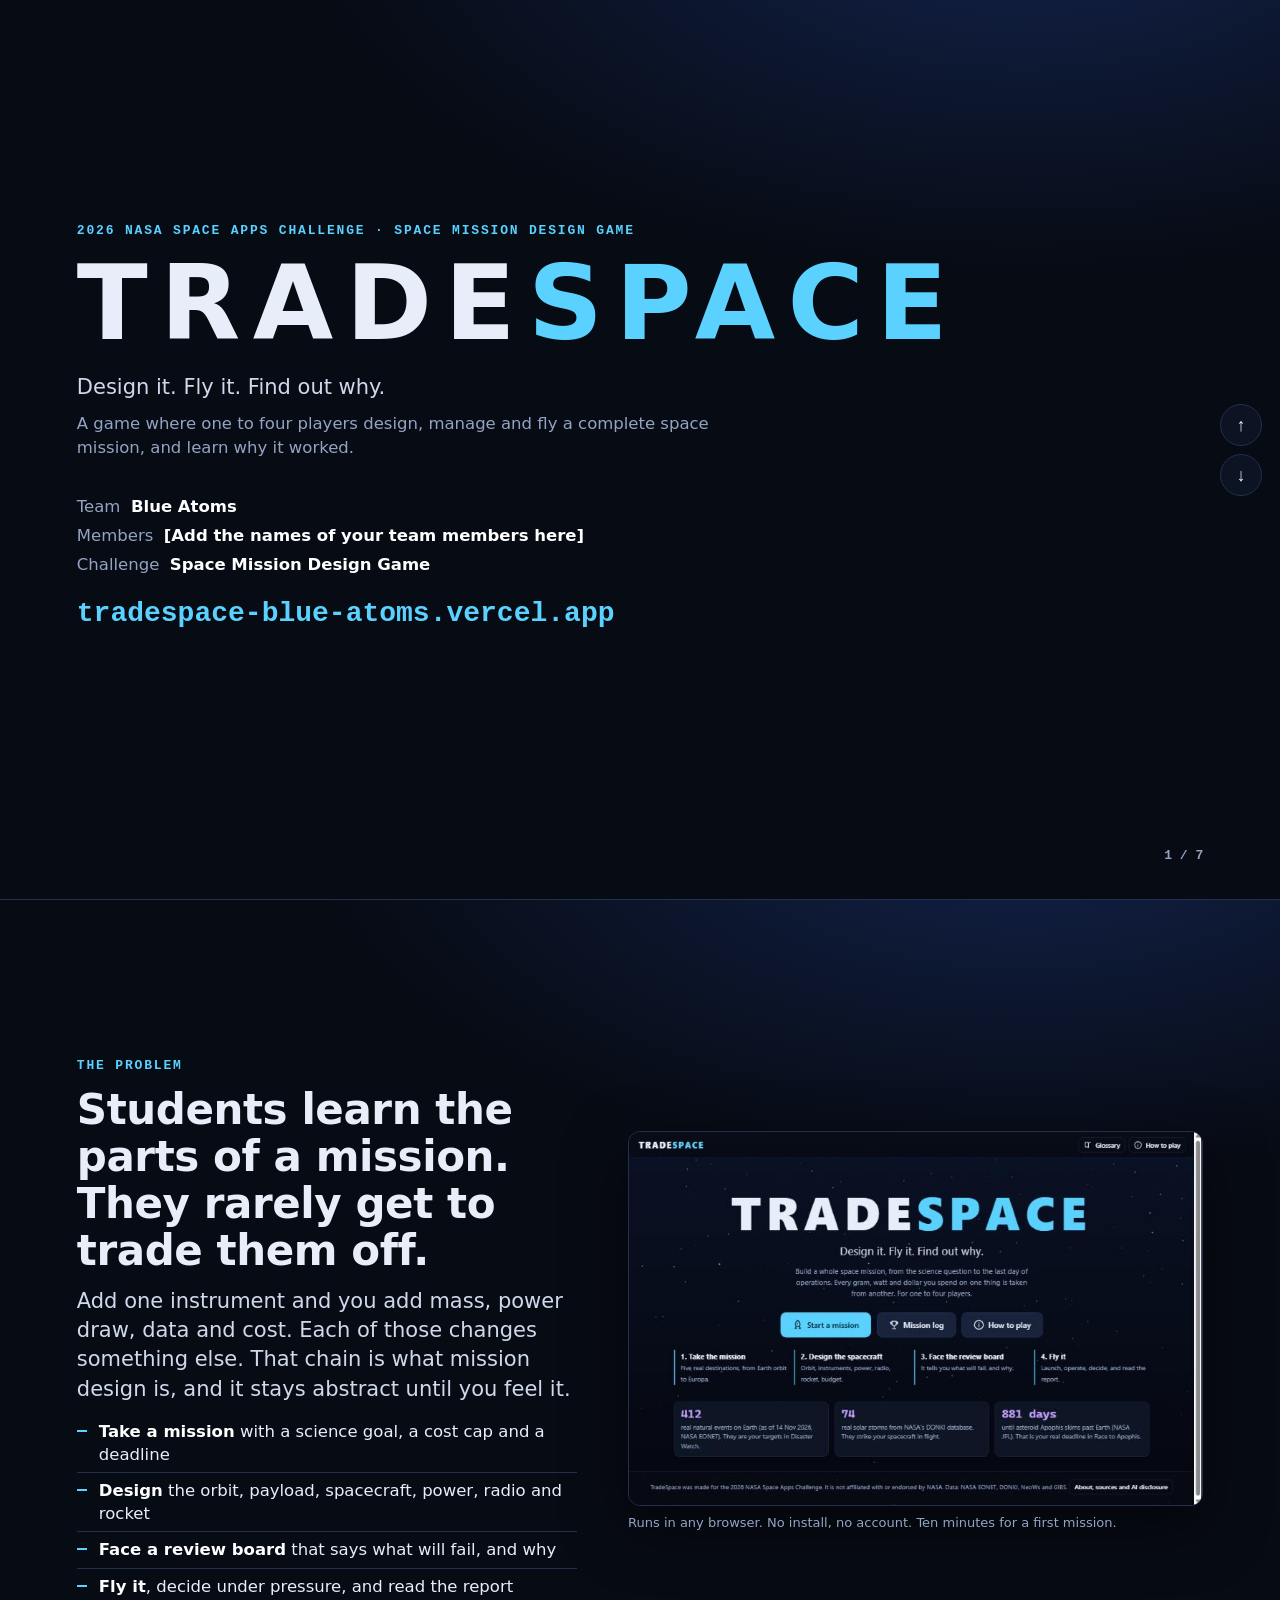
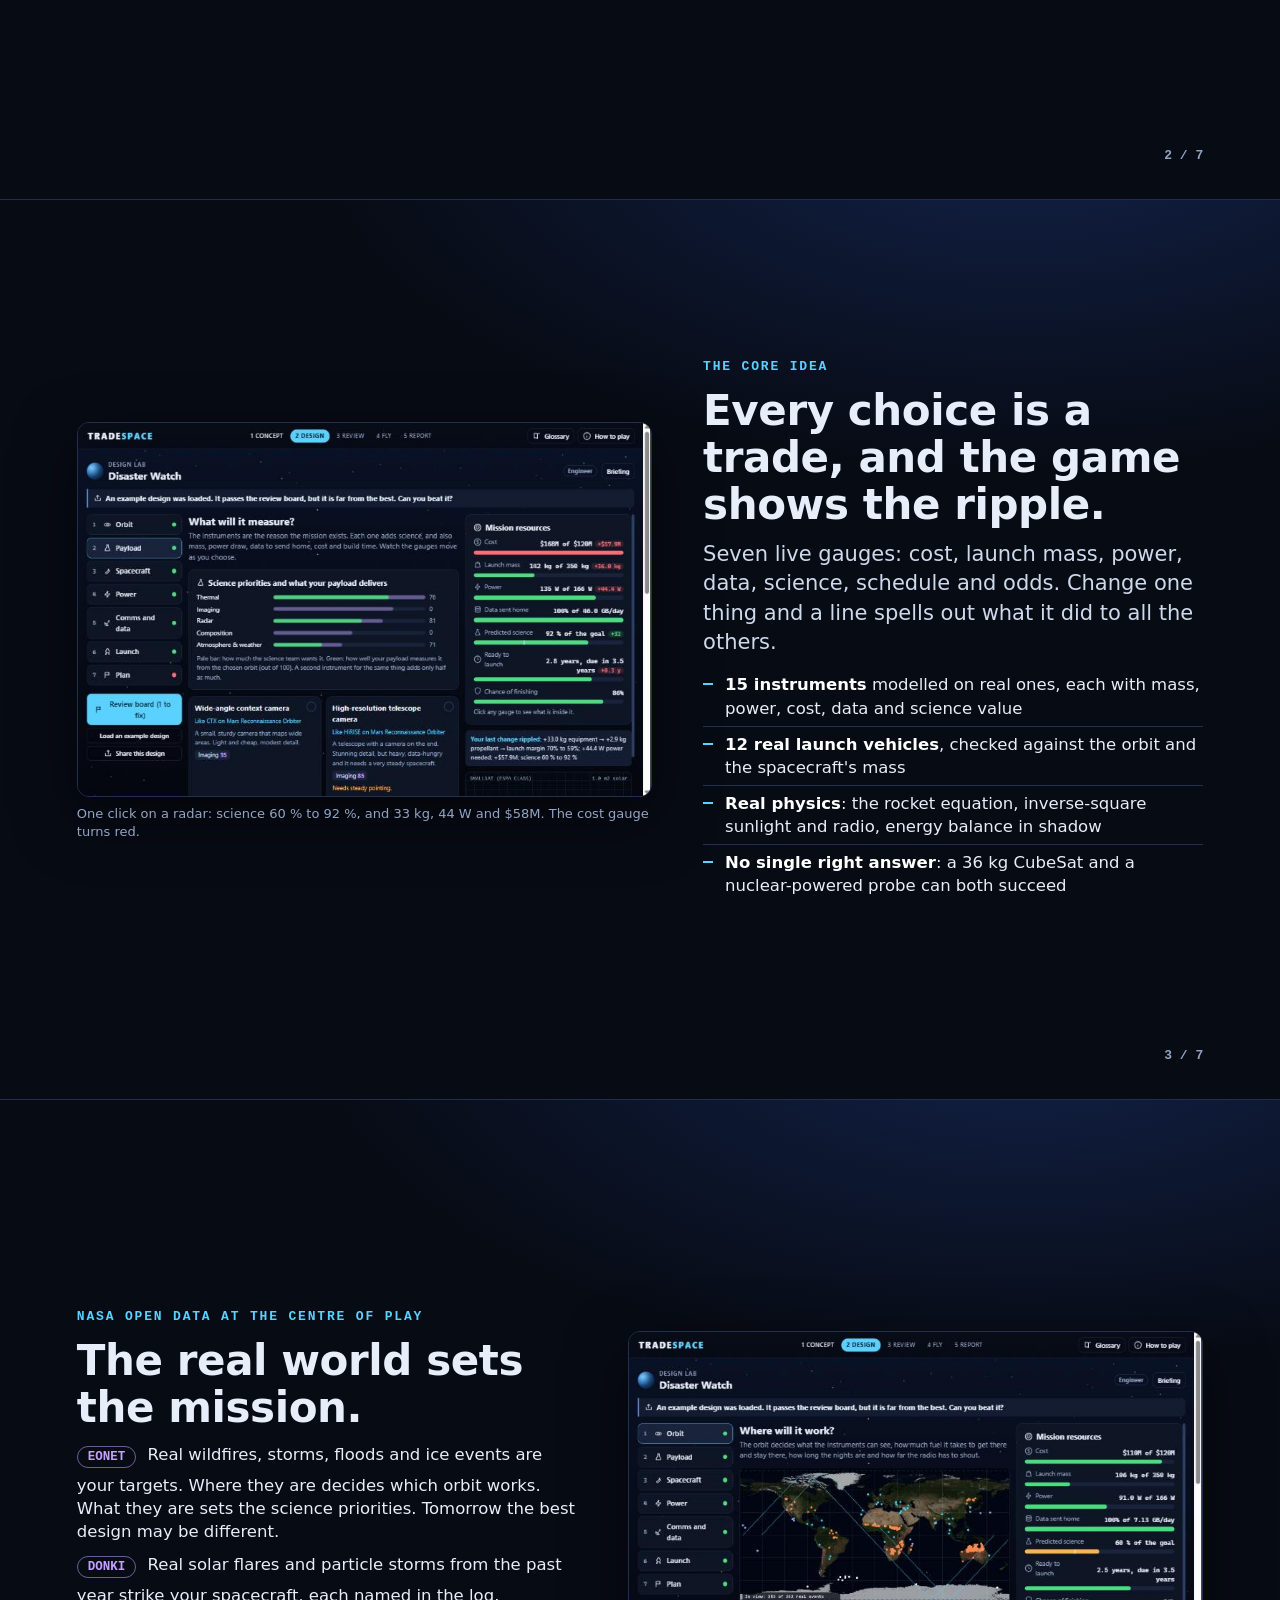
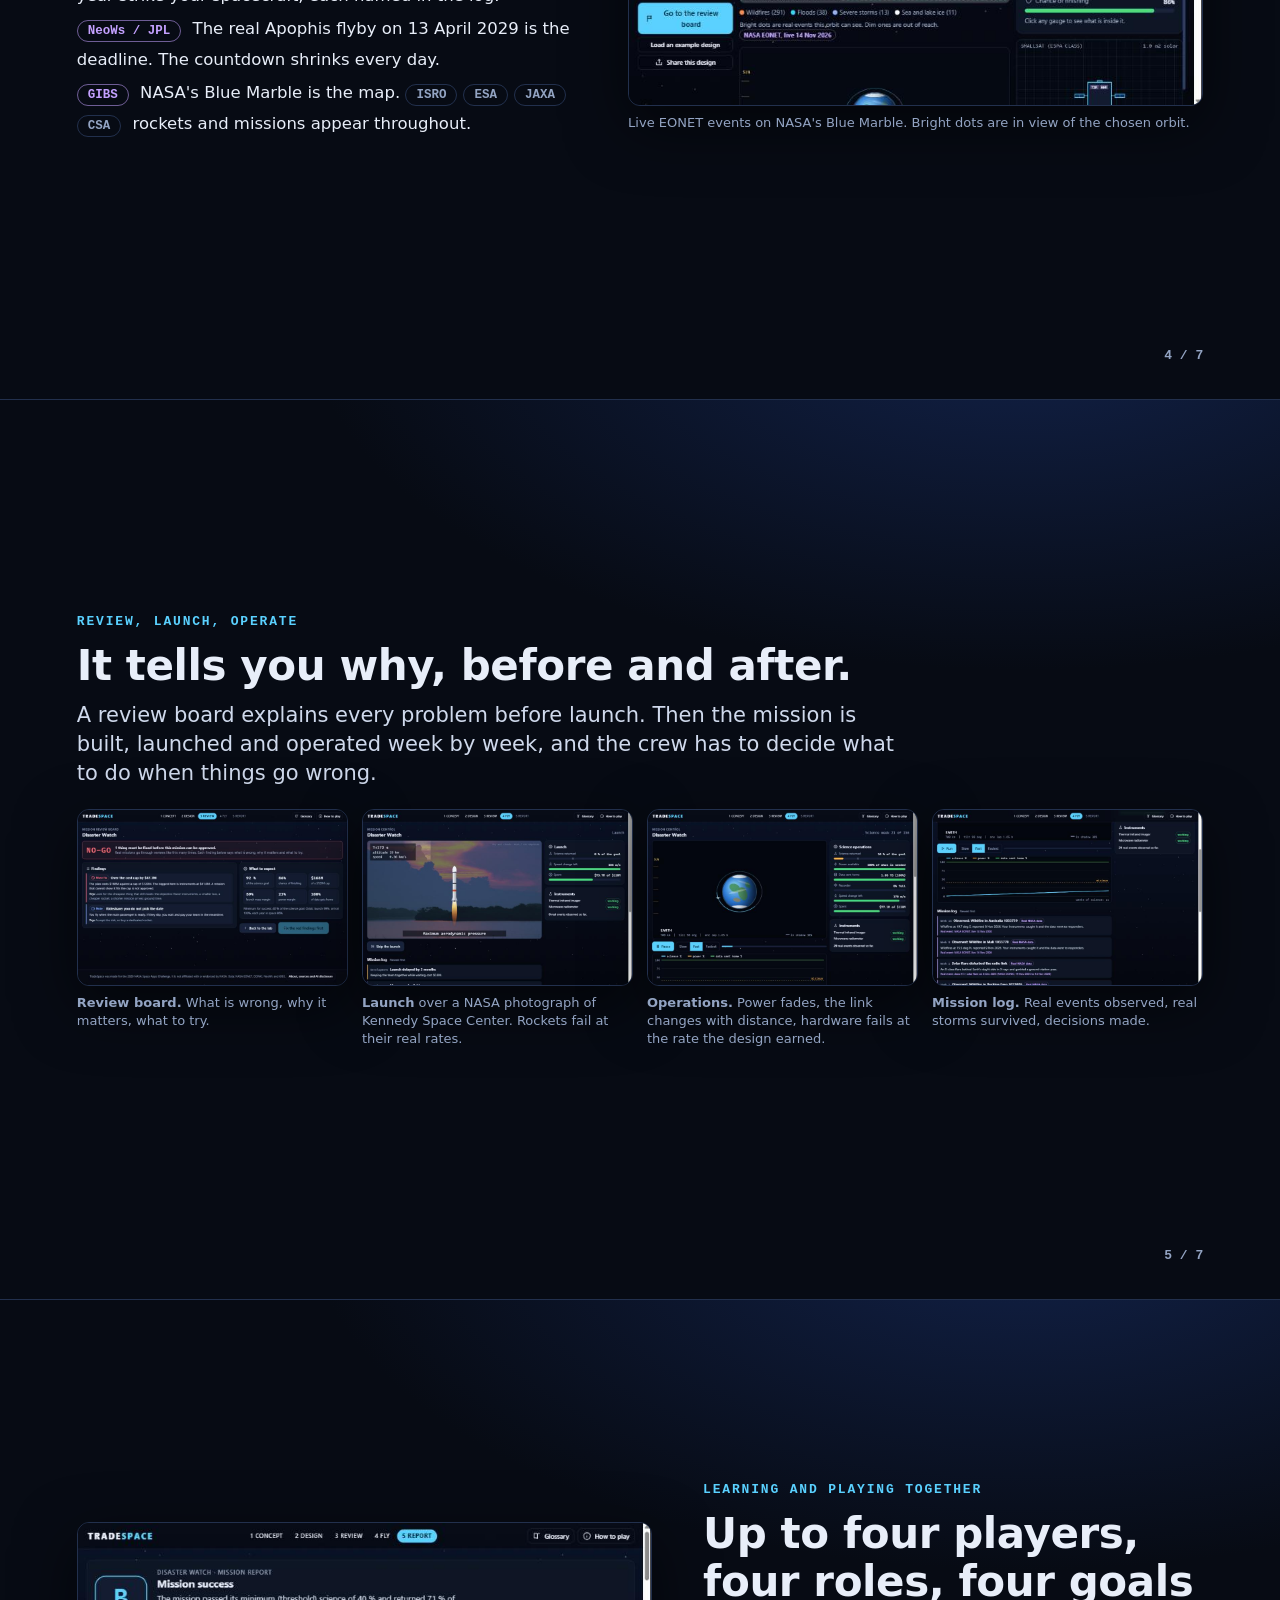
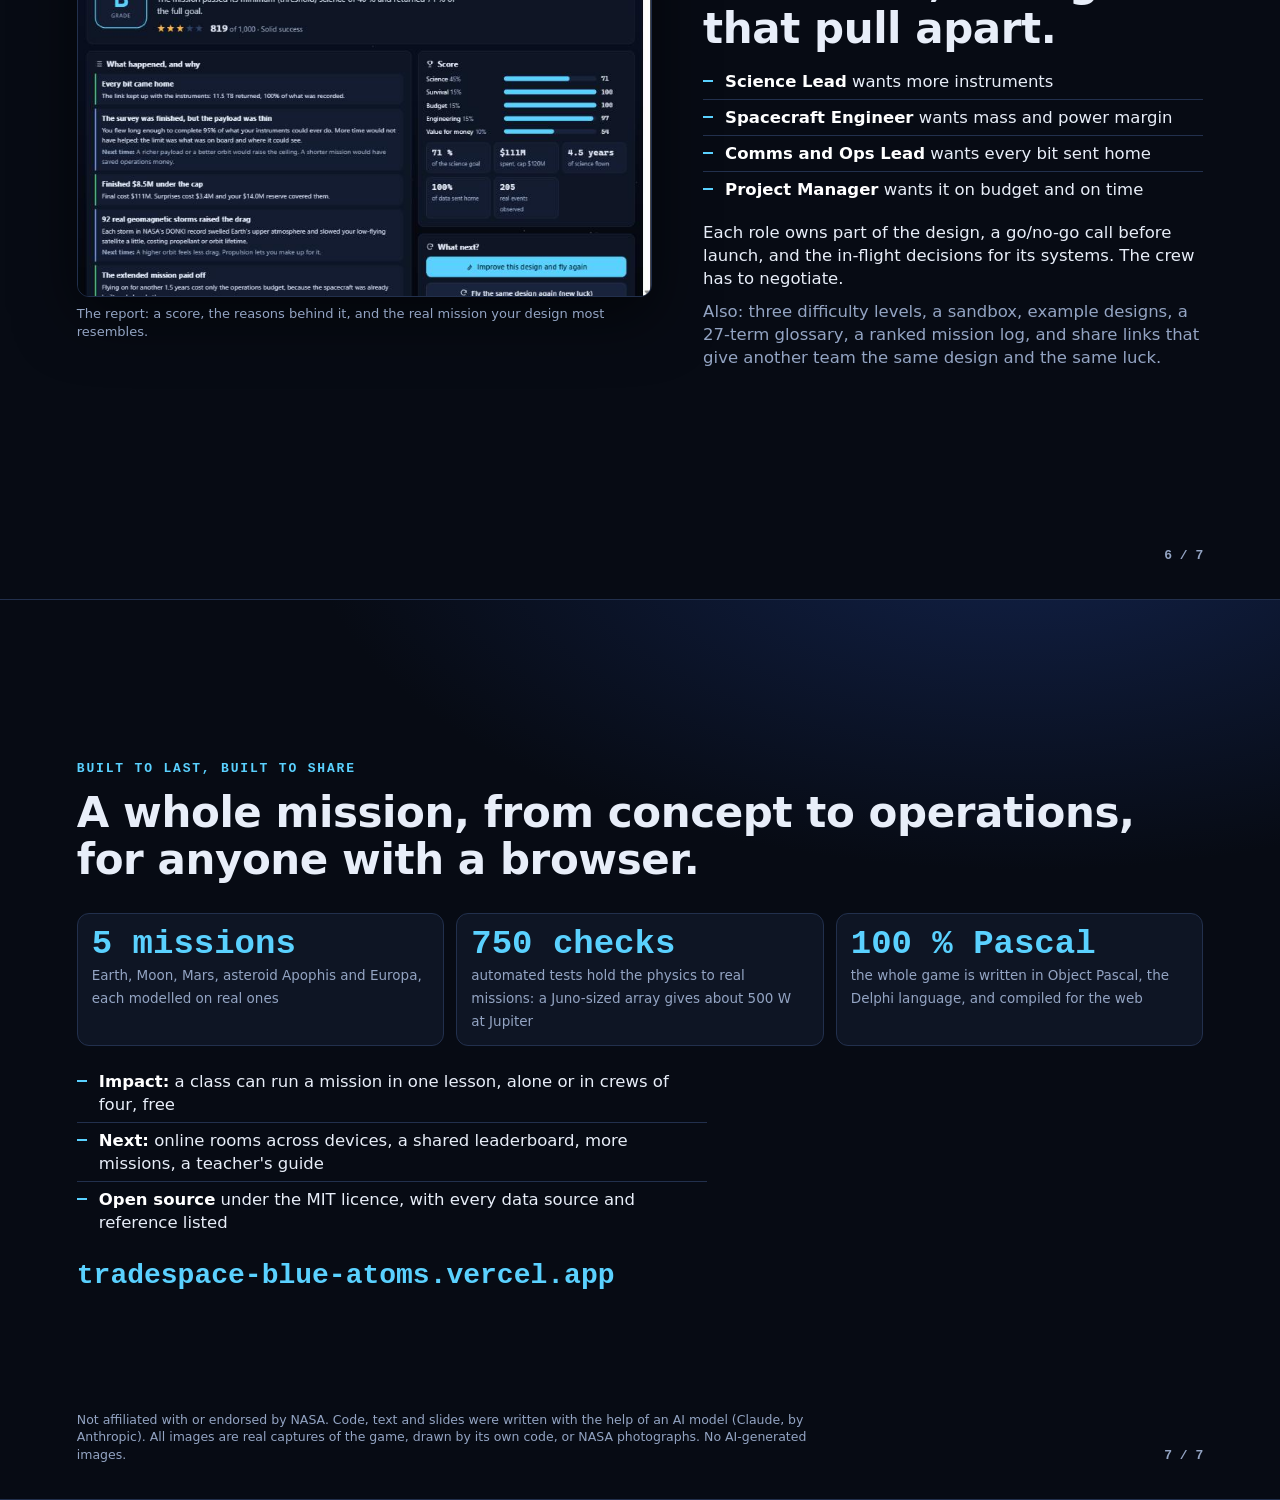
==== public/slides/index.html @ 4ba14eb6 "Add demo slides and submission text; tidy the mission log and grades - Seven-slide demo deck at /sli" ====
<!doctype html>
<html lang="en">
<head>
<meta charset="utf-8">
<meta name="viewport" content="width=device-width, initial-scale=1">
<title>TradeSpace: project demo (7 slides)</title>
<meta name="description" content="Seven-slide demo of TradeSpace, a space mission design game made for the 2026 NASA Space Apps Challenge.">
<meta name="ai-assistance" content="These slides were drafted with the help of Claude (Anthropic). The screenshots are real captures of the game. No AI-generated images are used.">
<link rel="icon" href="../assets/favicon.svg" type="image/svg+xml">
<style>
  /* TradeSpace demo deck. Seven slides: scroll, swipe, or use the arrow keys.
     To put your names on slide 1, edit the two lines marked EDIT ME below. */
  :root { --bg:#070b14; --panel:#0e1524; --line:#22304d; --text:#e8eef9; --muted:#93a4c3; --accent:#5ad1ff; --real:#c4a1ff; --warn:#ffb547; --good:#4ade80; }
  * { box-sizing: border-box; }
  html { scroll-snap-type: y mandatory; scroll-behavior: smooth; }
  body { margin: 0; background: var(--bg); color: var(--text); font: 16.5px/1.4 system-ui, -apple-system, "Segoe UI", Roboto, Arial, sans-serif; }
  .slide { min-height: 100vh; scroll-snap-align: start; display: flex; flex-direction: column; justify-content: center; padding: 4vh 6vw 8vh; position: relative; border-bottom: 1px solid var(--line); background: radial-gradient(1200px 600px at 80% -10%, #12224a 0%, transparent 60%), var(--bg); }
  h1 { font-size: clamp(44px, 9vw, 104px); letter-spacing: 0.12em; margin: 0; line-height: 1; font-weight: 800; }
  h1 span, .mark span { color: var(--accent); }
  h2 { font-size: clamp(26px, 3.3vw, 42px); margin: 0 0 12px; line-height: 1.12; letter-spacing: -0.01em; }
  p { margin: 0 0 10px; max-width: 62ch; }
  .lead { font-size: clamp(17px, 1.7vw, 21px); color: #cfd9ec; }
  .kicker { font: 600 13px/1 ui-monospace, Consolas, monospace; letter-spacing: 0.14em; text-transform: uppercase; color: var(--accent); margin-bottom: 14px; }
  .muted { color: var(--muted); }
  .cols { display: grid; grid-template-columns: minmax(0, 1fr) minmax(0, 1.15fr); gap: 4vw; align-items: center; }
  .cols.flip { grid-template-columns: minmax(0, 1.15fr) minmax(0, 1fr); }
  figure { margin: 0; }
  img { width: 100%; height: auto; display: block; border-radius: 12px; border: 1px solid var(--line); box-shadow: 0 20px 60px rgba(0,0,0,0.55); }
  figcaption { font-size: 13px; color: var(--muted); margin-top: 8px; }
  .quad { display: grid; grid-template-columns: repeat(4, 1fr); gap: 14px; margin-top: 10px; }
  ul { margin: 0; padding: 0; list-style: none; }
  li { padding: 6px 0 6px 22px; position: relative; border-bottom: 1px solid var(--line); max-width: 60ch; }
  li:last-child { border-bottom: 0; }
  li::before { content: ""; position: absolute; left: 0; top: 16px; width: 10px; height: 2px; background: var(--accent); }
  li b { color: #fff; }
  .tag { display: inline-block; font: 600 12.5px ui-monospace, Consolas, monospace; padding: 3px 10px; border-radius: 999px; border: 1px solid; margin: 0 6px 6px 0; }
  .tag.real { color: var(--real); border-color: rgba(196,161,255,0.55); }
  .tag.plain { color: var(--muted); border-color: var(--line); }
  .team { margin-top: 26px; display: grid; gap: 6px; }
  .team b { color: #fff; }
  .url { font: 600 clamp(18px, 2.4vw, 28px) ui-monospace, Consolas, monospace; color: var(--accent); text-decoration: none; word-break: break-all; }
  .url:hover { text-decoration: underline; }
  .num { position: absolute; right: 6vw; bottom: 4vh; font: 600 13px ui-monospace, Consolas, monospace; color: var(--muted); }
  .foot { position: absolute; left: 6vw; bottom: 4vh; font-size: 12.5px; color: var(--muted); max-width: 60vw; }
  .stats { display: grid; grid-template-columns: repeat(3, 1fr); gap: 12px; margin: 18px 0; }
  .stat { background: var(--panel); border: 1px solid var(--line); border-radius: 12px; padding: 12px 14px; }
  .stat b { display: block; font: 700 clamp(22px, 3vw, 34px)/1.1 ui-monospace, Consolas, monospace; color: var(--accent); }
  .stat span { font-size: 13.5px; color: var(--muted); }
  .nav { position: fixed; right: 18px; top: 50%; transform: translateY(-50%); display: flex; flex-direction: column; gap: 8px; z-index: 5; }
  .nav button { width: 42px; height: 42px; border-radius: 50%; border: 1px solid var(--line); background: rgba(14,21,36,0.9); color: var(--text); font-size: 18px; cursor: pointer; }
  .nav button:hover { border-color: var(--accent); }
  @media (max-width: 860px) {
    body { font-size: 16px; }
    .cols, .cols.flip { grid-template-columns: 1fr; }
    .stats { grid-template-columns: 1fr; }
    .quad { grid-template-columns: 1fr 1fr; }
    .nav { display: none; }
    .slide { padding-bottom: 12vh; }
  }
  @media print {
    html { scroll-snap-type: none; }
    .nav { display: none; }
    .slide { min-height: 0; height: 100vh; page-break-after: always; break-after: page; }
    body { -webkit-print-color-adjust: exact; print-color-adjust: exact; }
  }
  @page { size: 13.333in 7.5in; margin: 0; }
</style>
</head>
<body>

<!-- 1 TITLE -->
<section class="slide" id="s1">
  <div class="kicker">2026 NASA Space Apps Challenge &middot; Space Mission Design Game</div>
  <h1>TRADE<span>SPACE</span></h1>
  <p class="lead" style="margin-top:18px">Design it. Fly it. Find out why.</p>
  <p class="muted">A game where one to four players design, manage and fly a complete space mission, and learn why it worked.</p>
  <div class="team">
    <!-- EDIT ME: your team name -->
    <div><span class="muted">Team</span> &nbsp;<b>Blue Atoms</b></div>
    <!-- EDIT ME: replace with the names of your team members -->
    <div><span class="muted">Members</span> &nbsp;<b>[Add the names of your team members here]</b></div>
    <div><span class="muted">Challenge</span> &nbsp;<b>Space Mission Design Game</b></div>
  </div>
  <p style="margin-top:22px"><a class="url" href="https://tradespace-blue-atoms.vercel.app">tradespace-blue-atoms.vercel.app</a></p>
  <div class="num">1 / 7</div>
</section>

<!-- 2 INTRO: THE PROBLEM AND THE IDEA -->
<section class="slide" id="s2">
  <div class="cols">
    <div>
      <div class="kicker">The problem</div>
      <h2>Students learn the parts of a mission. They rarely get to trade them off.</h2>
      <p class="lead">Add one instrument and you add mass, power draw, data and cost. Each of those changes something else. That chain is what mission design is, and it stays abstract until you feel it.</p>
      <ul>
        <li><b>Take a mission</b> with a science goal, a cost cap and a deadline</li>
        <li><b>Design</b> the orbit, payload, spacecraft, power, radio and rocket</li>
        <li><b>Face a review board</b> that says what will fail, and why</li>
        <li><b>Fly it</b>, decide under pressure, and read the report</li>
      </ul>
    </div>
    <figure>
      <img src="img/01-title.jpg" alt="The TradeSpace title screen, showing counts of live NASA data">
      <figcaption>Runs in any browser. No install, no account. Ten minutes for a first mission.</figcaption>
    </figure>
  </div>
  <div class="num">2 / 7</div>
</section>

<!-- 3 EVERY CHOICE IS A TRADE -->
<section class="slide" id="s3">
  <div class="cols flip">
    <figure>
      <img src="img/03-ripple.jpg" alt="The design lab after adding a radar: science rises from 60 to 92 percent while cost goes over the cap">
      <figcaption>One click on a radar: science 60 % to 92 %, and 33 kg, 44 W and $58M. The cost gauge turns red.</figcaption>
    </figure>
    <div>
      <div class="kicker">The core idea</div>
      <h2>Every choice is a trade, and the game shows the ripple.</h2>
      <p class="lead">Seven live gauges: cost, launch mass, power, data, science, schedule and odds. Change one thing and a line spells out what it did to all the others.</p>
      <ul>
        <li><b>15 instruments</b> modelled on real ones, each with mass, power, cost, data and science value</li>
        <li><b>12 real launch vehicles</b>, checked against the orbit and the spacecraft's mass</li>
        <li><b>Real physics</b>: the rocket equation, inverse-square sunlight and radio, energy balance in shadow</li>
        <li><b>No single right answer</b>: a 36 kg CubeSat and a nuclear-powered probe can both succeed</li>
      </ul>
    </div>
  </div>
  <div class="num">3 / 7</div>
</section>

<!-- 4 NASA DATA -->
<section class="slide" id="s4">
  <div class="cols">
    <div>
      <div class="kicker">NASA open data at the centre of play</div>
      <h2>The real world sets the mission.</h2>
      <p><span class="tag real">EONET</span> Real wildfires, storms, floods and ice events are your targets. Where they are decides which orbit works. What they are sets the science priorities. Tomorrow the best design may be different.</p>
      <p><span class="tag real">DONKI</span> Real solar flares and particle storms from the past year strike your spacecraft, each named in the log.</p>
      <p><span class="tag real">NeoWs / JPL</span> The real Apophis flyby on 13 April 2029 is the deadline. The countdown shrinks every day.</p>
      <p><span class="tag real">GIBS</span> NASA's Blue Marble is the map. <span class="tag plain">ISRO</span><span class="tag plain">ESA</span><span class="tag plain">JAXA</span><span class="tag plain">CSA</span> rockets and missions appear throughout.</p>
    </div>
    <figure>
      <img src="img/02-lab.jpg" alt="The design lab with a world map of live NASA EONET events and the ground track of the chosen orbit">
      <figcaption>Live EONET events on NASA's Blue Marble. Bright dots are in view of the chosen orbit.</figcaption>
    </figure>
  </div>
  <div class="num">4 / 7</div>
</section>

<!-- 5 REVIEW AND FLY -->
<section class="slide" id="s5">
  <div class="kicker">Review, launch, operate</div>
  <h2>It tells you why, before and after.</h2>
  <p class="lead">A review board explains every problem before launch. Then the mission is built, launched and operated week by week, and the crew has to decide what to do when things go wrong.</p>
  <div class="quad">
    <figure><img src="img/04-review.jpg" alt="The review board showing NO-GO with a finding that explains the cost overrun and what to try"><figcaption><b>Review board.</b> What is wrong, why it matters, what to try.</figcaption></figure>
    <figure><img src="img/05-launch.jpg" alt="The launch scene: a rocket climbing over a NASA sunset photograph, with altitude and speed"><figcaption><b>Launch</b> over a NASA photograph of Kennedy Space Center. Rockets fail at their real rates.</figcaption></figure>
    <figure><img src="img/06-ops.jpg" alt="Mission control with an animated orbit and live gauges for science, power, data, recorder and propellant"><figcaption><b>Operations.</b> Power fades, the link changes with distance, hardware fails at the rate the design earned.</figcaption></figure>
    <figure><img src="img/07-log.jpg" alt="The mission log listing real wildfires observed and a real solar flare, each labelled Real NASA data"><figcaption><b>Mission log.</b> Real events observed, real storms survived, decisions made.</figcaption></figure>
  </div>
  <div class="num">5 / 7</div>
</section>

<!-- 6 REPORT AND TEAM PLAY -->
<section class="slide" id="s6">
  <div class="cols flip">
    <figure>
      <img src="img/08-report.jpg" alt="The mission report with a grade, score breakdown and reasons">
      <figcaption>The report: a score, the reasons behind it, and the real mission your design most resembles.</figcaption>
    </figure>
    <div>
      <div class="kicker">Learning and playing together</div>
      <h2>Up to four players, four roles, four goals that pull apart.</h2>
      <ul>
        <li><b>Science Lead</b> wants more instruments</li>
        <li><b>Spacecraft Engineer</b> wants mass and power margin</li>
        <li><b>Comms and Ops Lead</b> wants every bit sent home</li>
        <li><b>Project Manager</b> wants it on budget and on time</li>
      </ul>
      <p style="margin-top:14px">Each role owns part of the design, a go/no-go call before launch, and the in-flight decisions for its systems. The crew has to negotiate.</p>
      <p class="muted">Also: three difficulty levels, a sandbox, example designs, a 27-term glossary, a ranked mission log, and share links that give another team the same design and the same luck.</p>
    </div>
  </div>
  <div class="num">6 / 7</div>
</section>

<!-- 7 HOW IT IS BUILT AND WHERE IT GOES -->
<section class="slide" id="s7">
  <div class="kicker">Built to last, built to share</div>
  <h2>A whole mission, from concept to operations, for anyone with a browser.</h2>
  <div class="stats">
    <div class="stat"><b>5 missions</b><span>Earth, Moon, Mars, asteroid Apophis and Europa, each modelled on real ones</span></div>
    <div class="stat"><b>750 checks</b><span>automated tests hold the physics to real missions: a Juno-sized array gives about 500 W at Jupiter</span></div>
    <div class="stat"><b>100 % Pascal</b><span>the whole game is written in Object Pascal, the Delphi language, and compiled for the web</span></div>
  </div>
  <ul>
    <li><b>Impact:</b> a class can run a mission in one lesson, alone or in crews of four, free</li>
    <li><b>Next:</b> online rooms across devices, a shared leaderboard, more missions, a teacher's guide</li>
    <li><b>Open source</b> under the MIT licence, with every data source and reference listed</li>
  </ul>
  <p style="margin-top:20px"><a class="url" href="https://tradespace-blue-atoms.vercel.app">tradespace-blue-atoms.vercel.app</a></p>
  <div class="foot">Not affiliated with or endorsed by NASA. Code, text and slides were written with the help of an AI model (Claude, by Anthropic). All images are real captures of the game, drawn by its own code, or NASA photographs. No AI-generated images.</div>
  <div class="num">7 / 7</div>
</section>

<div class="nav" aria-label="Slide navigation">
  <button type="button" id="prev" aria-label="Previous slide">&uarr;</button>
  <button type="button" id="next" aria-label="Next slide">&darr;</button>
</div>

<script>
  // Arrow keys, Page Up/Down and the two buttons move one slide at a time.
  (function () {
    var slides = Array.prototype.slice.call(document.querySelectorAll('.slide'));
    function current() {
      var best = 0, dist = Infinity;
      slides.forEach(function (s, i) {
        var d = Math.abs(s.getBoundingClientRect().top);
        if (d < dist) { dist = d; best = i; }
      });
      return best;
    }
    function go(step) {
      var i = Math.max(0, Math.min(slides.length - 1, current() + step));
      slides[i].scrollIntoView({ behavior: 'smooth' });
    }
    document.getElementById('prev').addEventListener('click', function () { go(-1); });
    document.getElementById('next').addEventListener('click', function () { go(1); });
    document.addEventListener('keydown', function (e) {
      if (e.key === 'ArrowDown' || e.key === 'ArrowRight' || e.key === 'PageDown' || e.key === ' ') { e.preventDefault(); go(1); }
      if (e.key === 'ArrowUp' || e.key === 'ArrowLeft' || e.key === 'PageUp') { e.preventDefault(); go(-1); }
    });
  })();
</script>
</body>
</html>
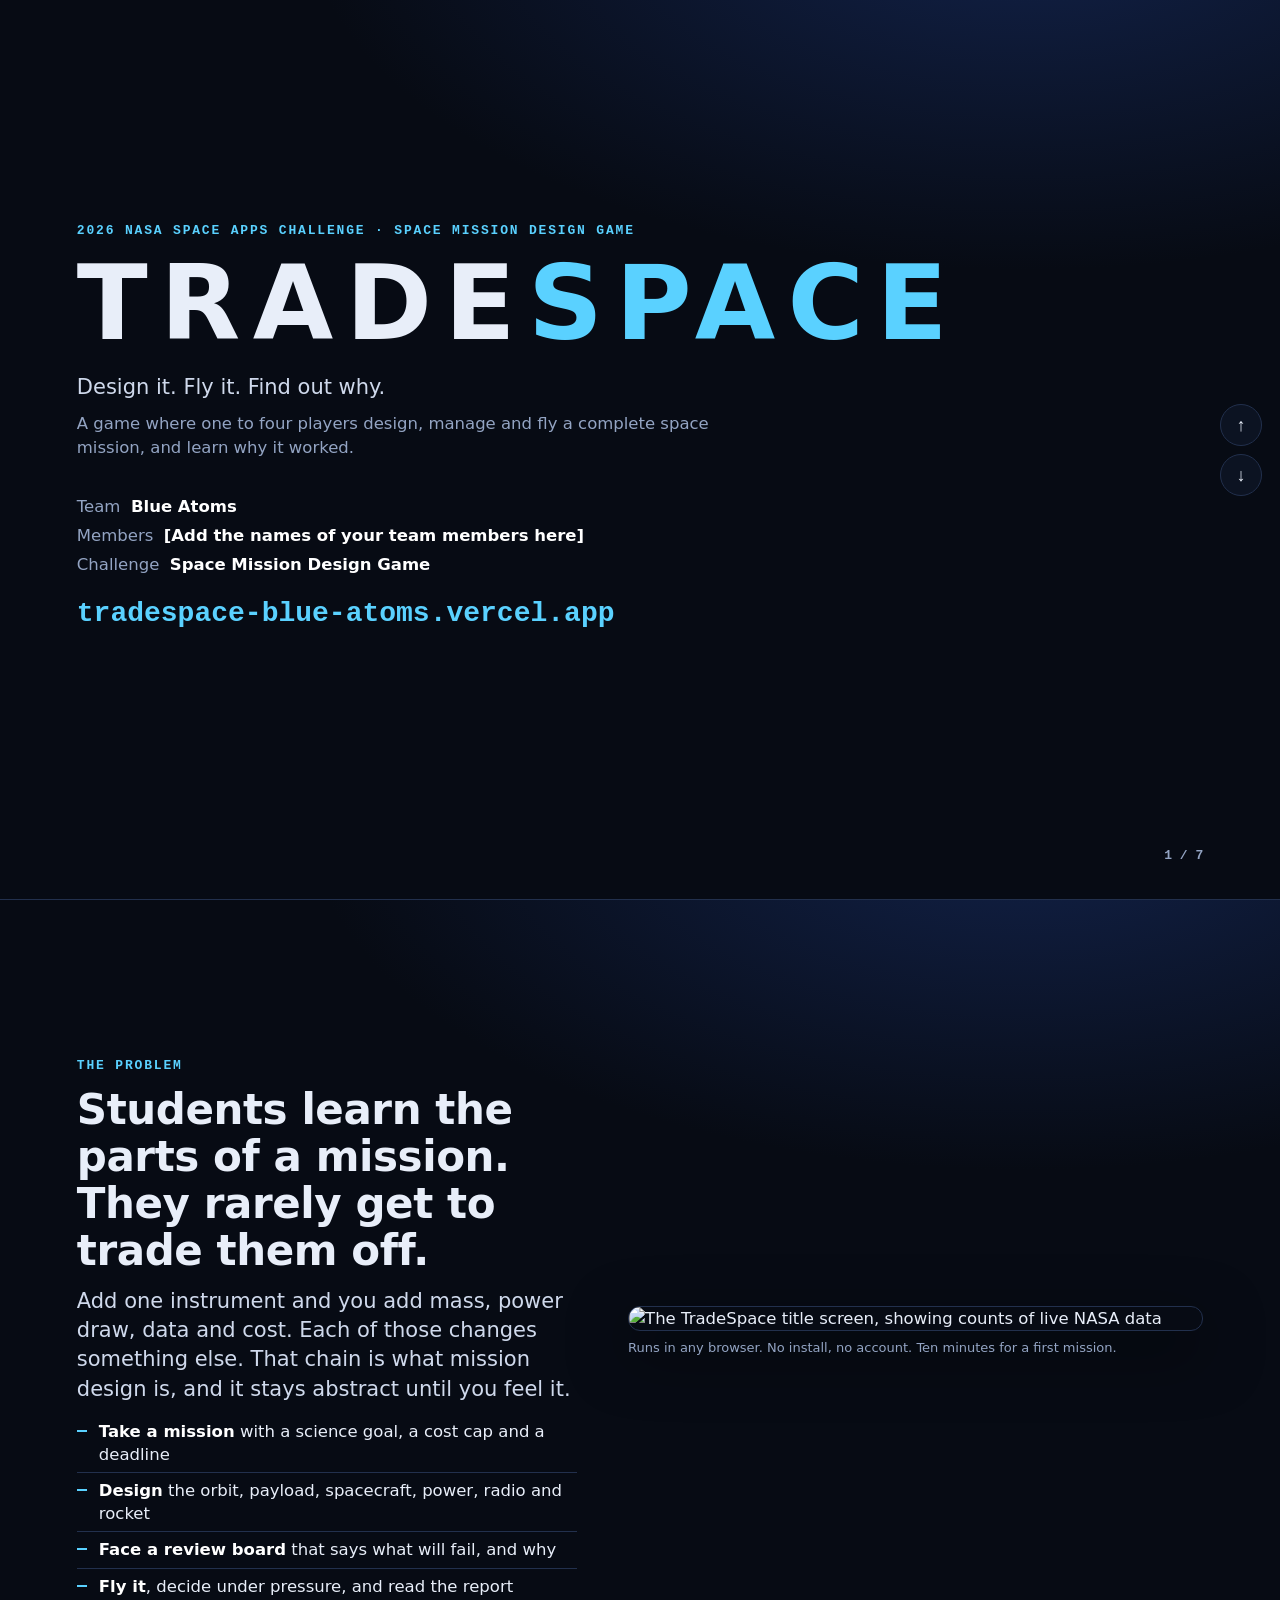
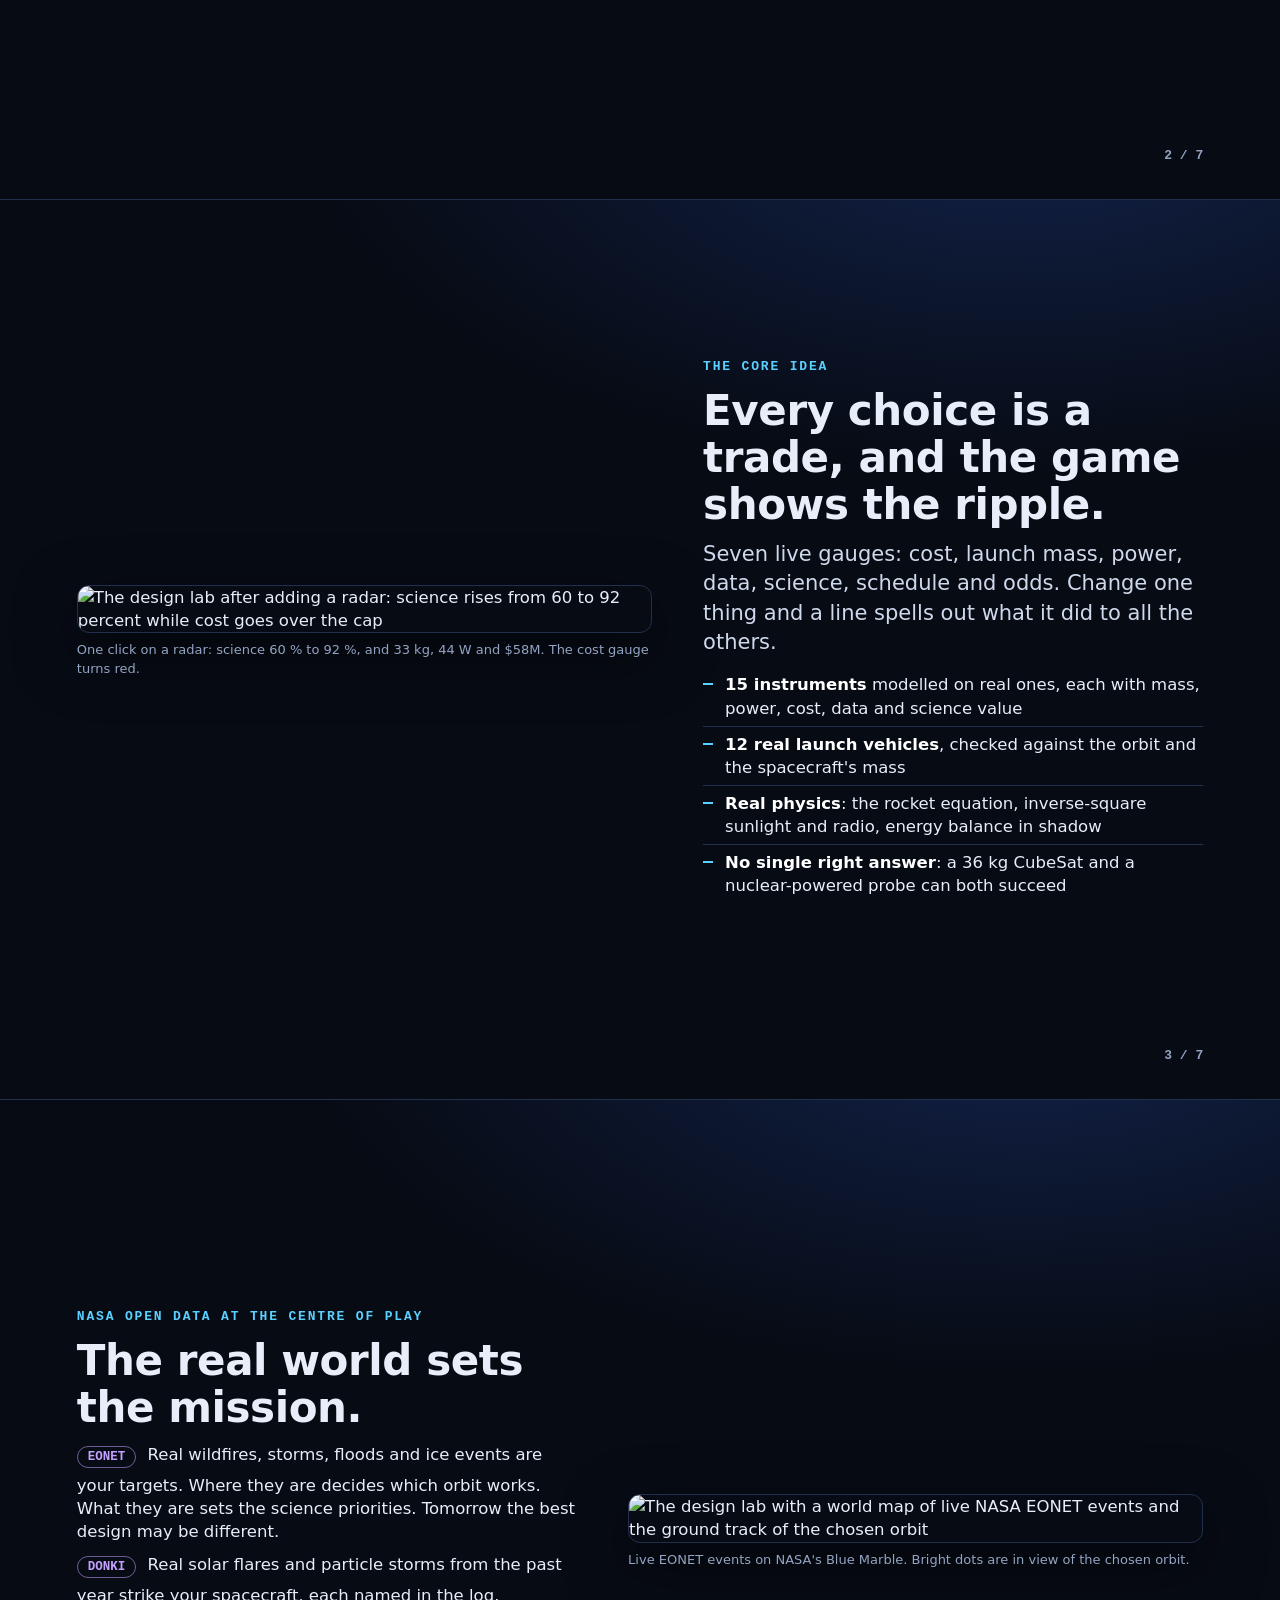
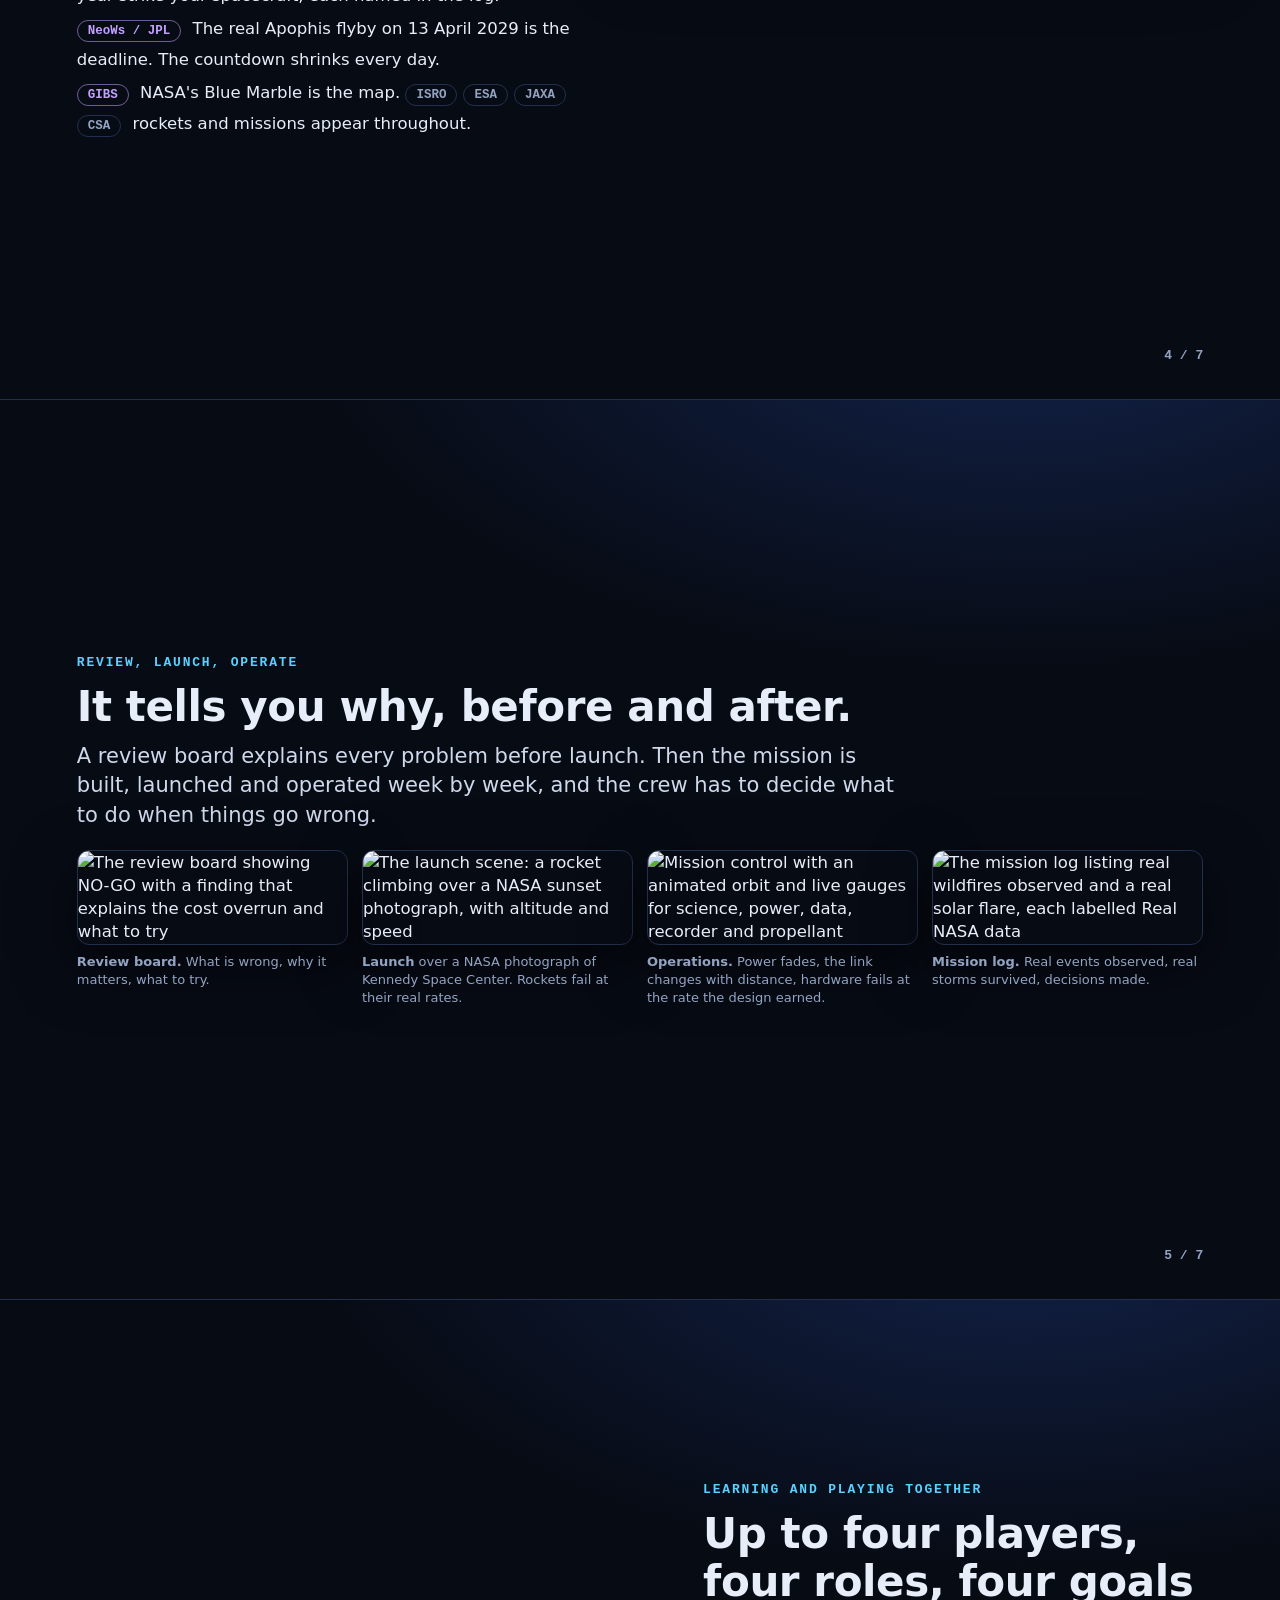
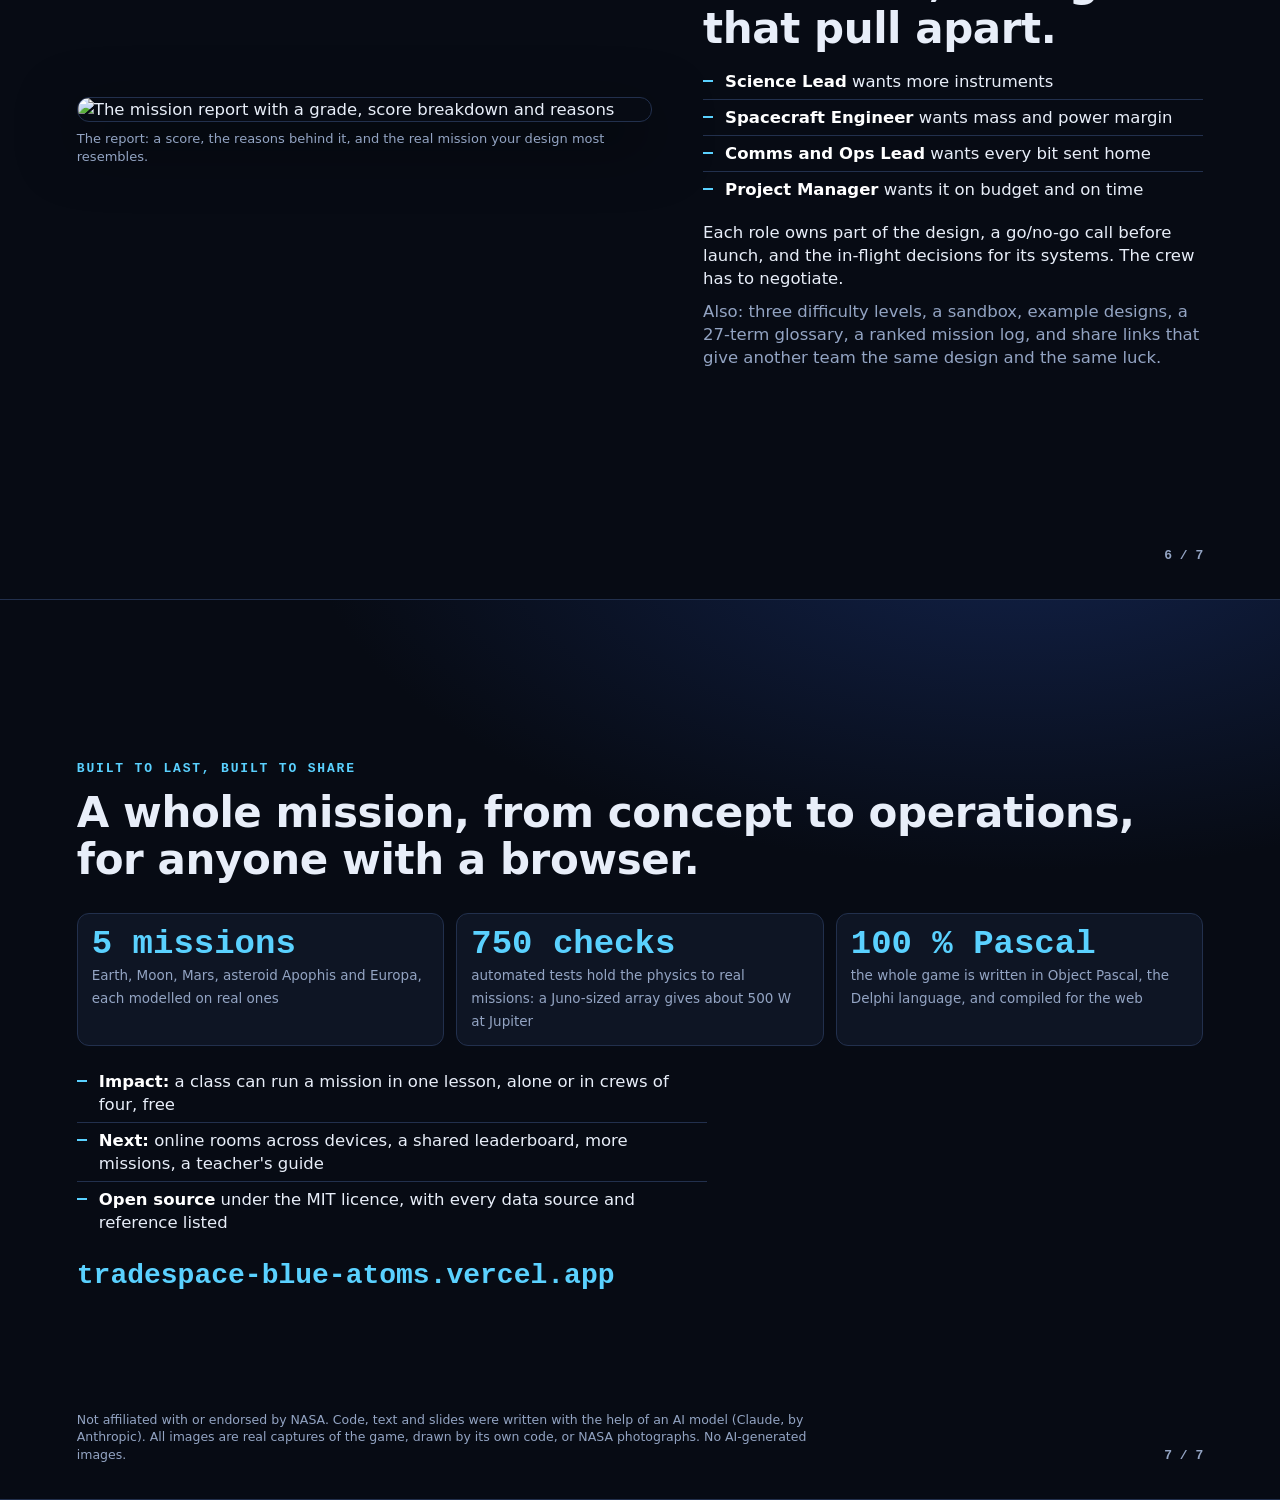
==== commit 42708dae: "Slides: use absolute image paths so /slides and /slides/ both work Co-Authored-By: Claude Fable 5.2 " ====
--- a/public/slides/index.html
+++ b/public/slides/index.html
@@ -6,7 +6,7 @@
 <title>TradeSpace: project demo (7 slides)</title>
 <meta name="description" content="Seven-slide demo of TradeSpace, a space mission design game made for the 2026 NASA Space Apps Challenge.">
 <meta name="ai-assistance" content="These slides were drafted with the help of Claude (Anthropic). The screenshots are real captures of the game. No AI-generated images are used.">
-<link rel="icon" href="../assets/favicon.svg" type="image/svg+xml">
+<link rel="icon" href="/assets/favicon.svg" type="image/svg+xml">
 <style>
   /* TradeSpace demo deck. Seven slides: scroll, swipe, or use the arrow keys.
      To put your names on slide 1, edit the two lines marked EDIT ME below. */
@@ -100,7 +100,7 @@
       </ul>
     </div>
     <figure>
-      <img src="img/01-title.jpg" alt="The TradeSpace title screen, showing counts of live NASA data">
+      <img src="/slides/img/01-title.jpg" alt="The TradeSpace title screen, showing counts of live NASA data">
       <figcaption>Runs in any browser. No install, no account. Ten minutes for a first mission.</figcaption>
     </figure>
   </div>
@@ -111,7 +111,7 @@
 <section class="slide" id="s3">
   <div class="cols flip">
     <figure>
-      <img src="img/03-ripple.jpg" alt="The design lab after adding a radar: science rises from 60 to 92 percent while cost goes over the cap">
+      <img src="/slides/img/03-ripple.jpg" alt="The design lab after adding a radar: science rises from 60 to 92 percent while cost goes over the cap">
       <figcaption>One click on a radar: science 60 % to 92 %, and 33 kg, 44 W and $58M. The cost gauge turns red.</figcaption>
     </figure>
     <div>
@@ -141,7 +141,7 @@
       <p><span class="tag real">GIBS</span> NASA's Blue Marble is the map. <span class="tag plain">ISRO</span><span class="tag plain">ESA</span><span class="tag plain">JAXA</span><span class="tag plain">CSA</span> rockets and missions appear throughout.</p>
     </div>
     <figure>
-      <img src="img/02-lab.jpg" alt="The design lab with a world map of live NASA EONET events and the ground track of the chosen orbit">
+      <img src="/slides/img/02-lab.jpg" alt="The design lab with a world map of live NASA EONET events and the ground track of the chosen orbit">
       <figcaption>Live EONET events on NASA's Blue Marble. Bright dots are in view of the chosen orbit.</figcaption>
     </figure>
   </div>
@@ -154,10 +154,10 @@
   <h2>It tells you why, before and after.</h2>
   <p class="lead">A review board explains every problem before launch. Then the mission is built, launched and operated week by week, and the crew has to decide what to do when things go wrong.</p>
   <div class="quad">
-    <figure><img src="img/04-review.jpg" alt="The review board showing NO-GO with a finding that explains the cost overrun and what to try"><figcaption><b>Review board.</b> What is wrong, why it matters, what to try.</figcaption></figure>
-    <figure><img src="img/05-launch.jpg" alt="The launch scene: a rocket climbing over a NASA sunset photograph, with altitude and speed"><figcaption><b>Launch</b> over a NASA photograph of Kennedy Space Center. Rockets fail at their real rates.</figcaption></figure>
-    <figure><img src="img/06-ops.jpg" alt="Mission control with an animated orbit and live gauges for science, power, data, recorder and propellant"><figcaption><b>Operations.</b> Power fades, the link changes with distance, hardware fails at the rate the design earned.</figcaption></figure>
-    <figure><img src="img/07-log.jpg" alt="The mission log listing real wildfires observed and a real solar flare, each labelled Real NASA data"><figcaption><b>Mission log.</b> Real events observed, real storms survived, decisions made.</figcaption></figure>
+    <figure><img src="/slides/img/04-review.jpg" alt="The review board showing NO-GO with a finding that explains the cost overrun and what to try"><figcaption><b>Review board.</b> What is wrong, why it matters, what to try.</figcaption></figure>
+    <figure><img src="/slides/img/05-launch.jpg" alt="The launch scene: a rocket climbing over a NASA sunset photograph, with altitude and speed"><figcaption><b>Launch</b> over a NASA photograph of Kennedy Space Center. Rockets fail at their real rates.</figcaption></figure>
+    <figure><img src="/slides/img/06-ops.jpg" alt="Mission control with an animated orbit and live gauges for science, power, data, recorder and propellant"><figcaption><b>Operations.</b> Power fades, the link changes with distance, hardware fails at the rate the design earned.</figcaption></figure>
+    <figure><img src="/slides/img/07-log.jpg" alt="The mission log listing real wildfires observed and a real solar flare, each labelled Real NASA data"><figcaption><b>Mission log.</b> Real events observed, real storms survived, decisions made.</figcaption></figure>
   </div>
   <div class="num">5 / 7</div>
 </section>
@@ -166,7 +166,7 @@
 <section class="slide" id="s6">
   <div class="cols flip">
     <figure>
-      <img src="img/08-report.jpg" alt="The mission report with a grade, score breakdown and reasons">
+      <img src="/slides/img/08-report.jpg" alt="The mission report with a grade, score breakdown and reasons">
       <figcaption>The report: a score, the reasons behind it, and the real mission your design most resembles.</figcaption>
     </figure>
     <div>
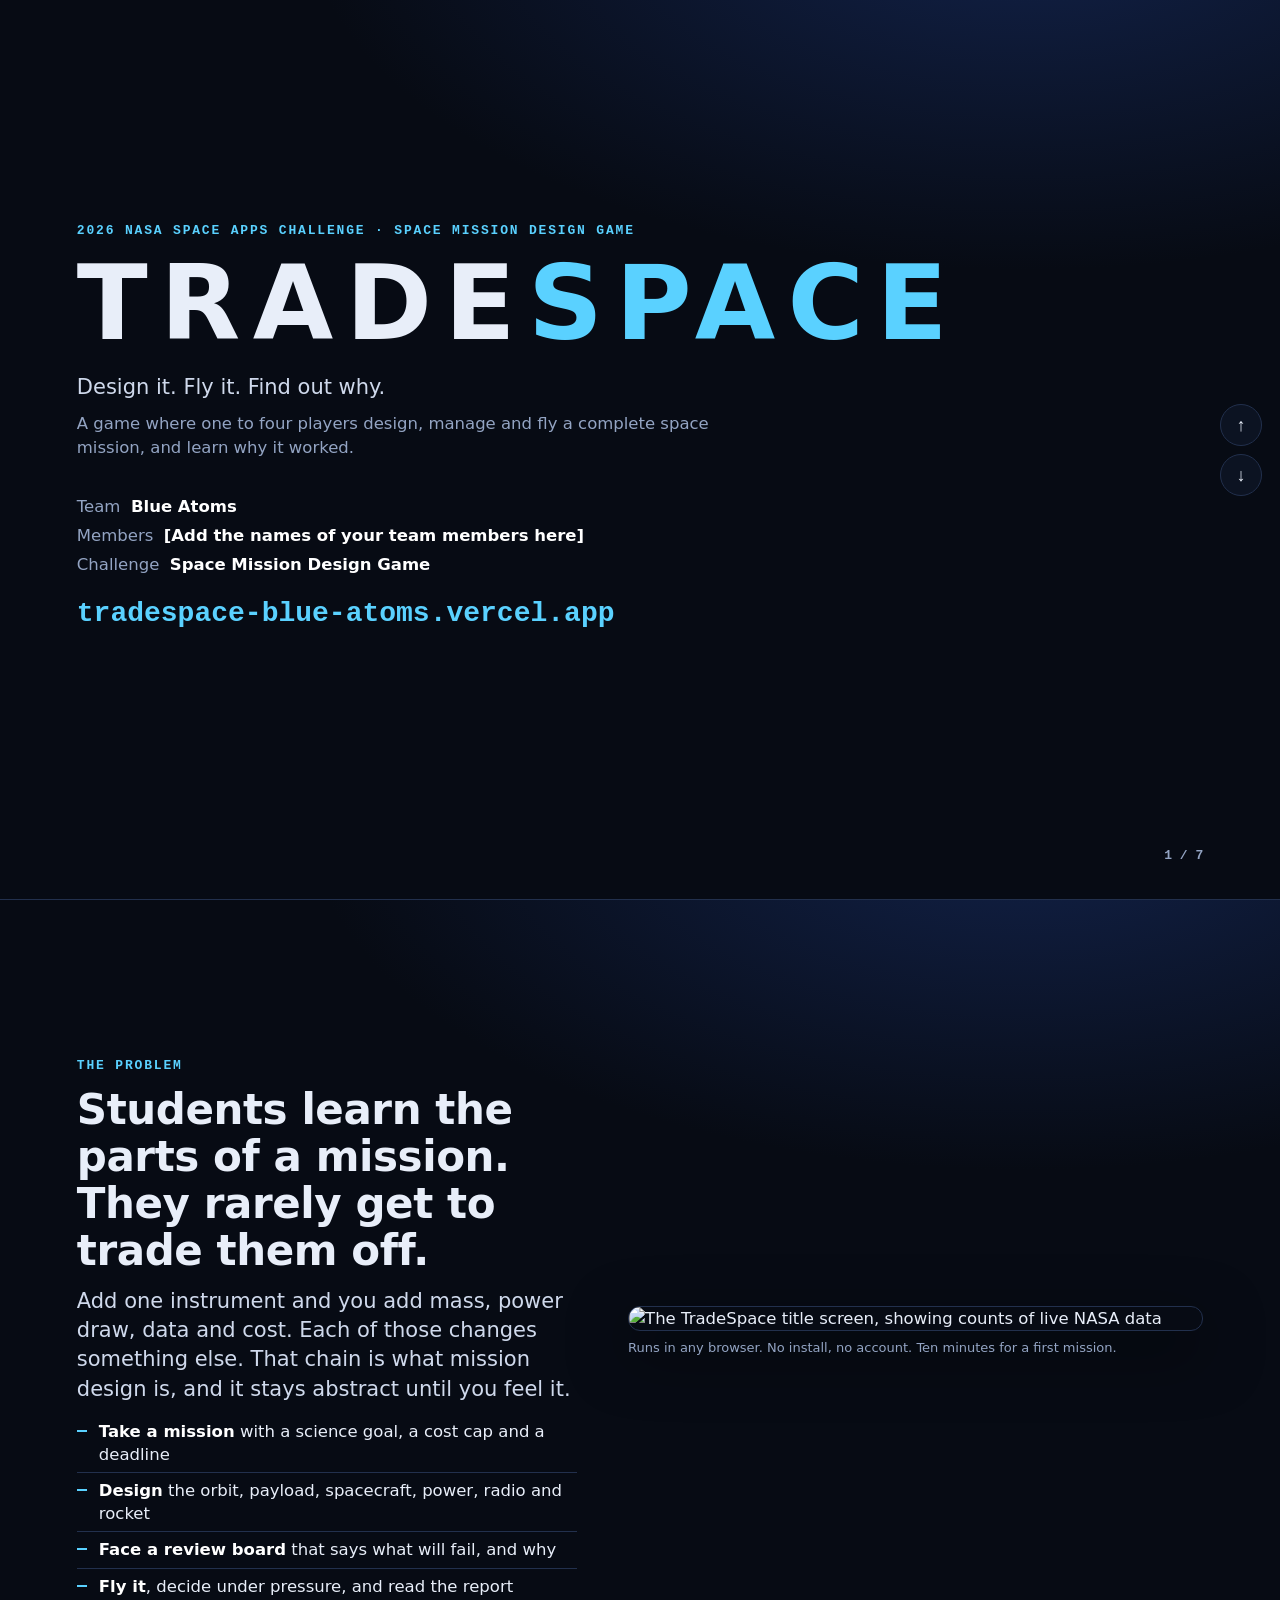
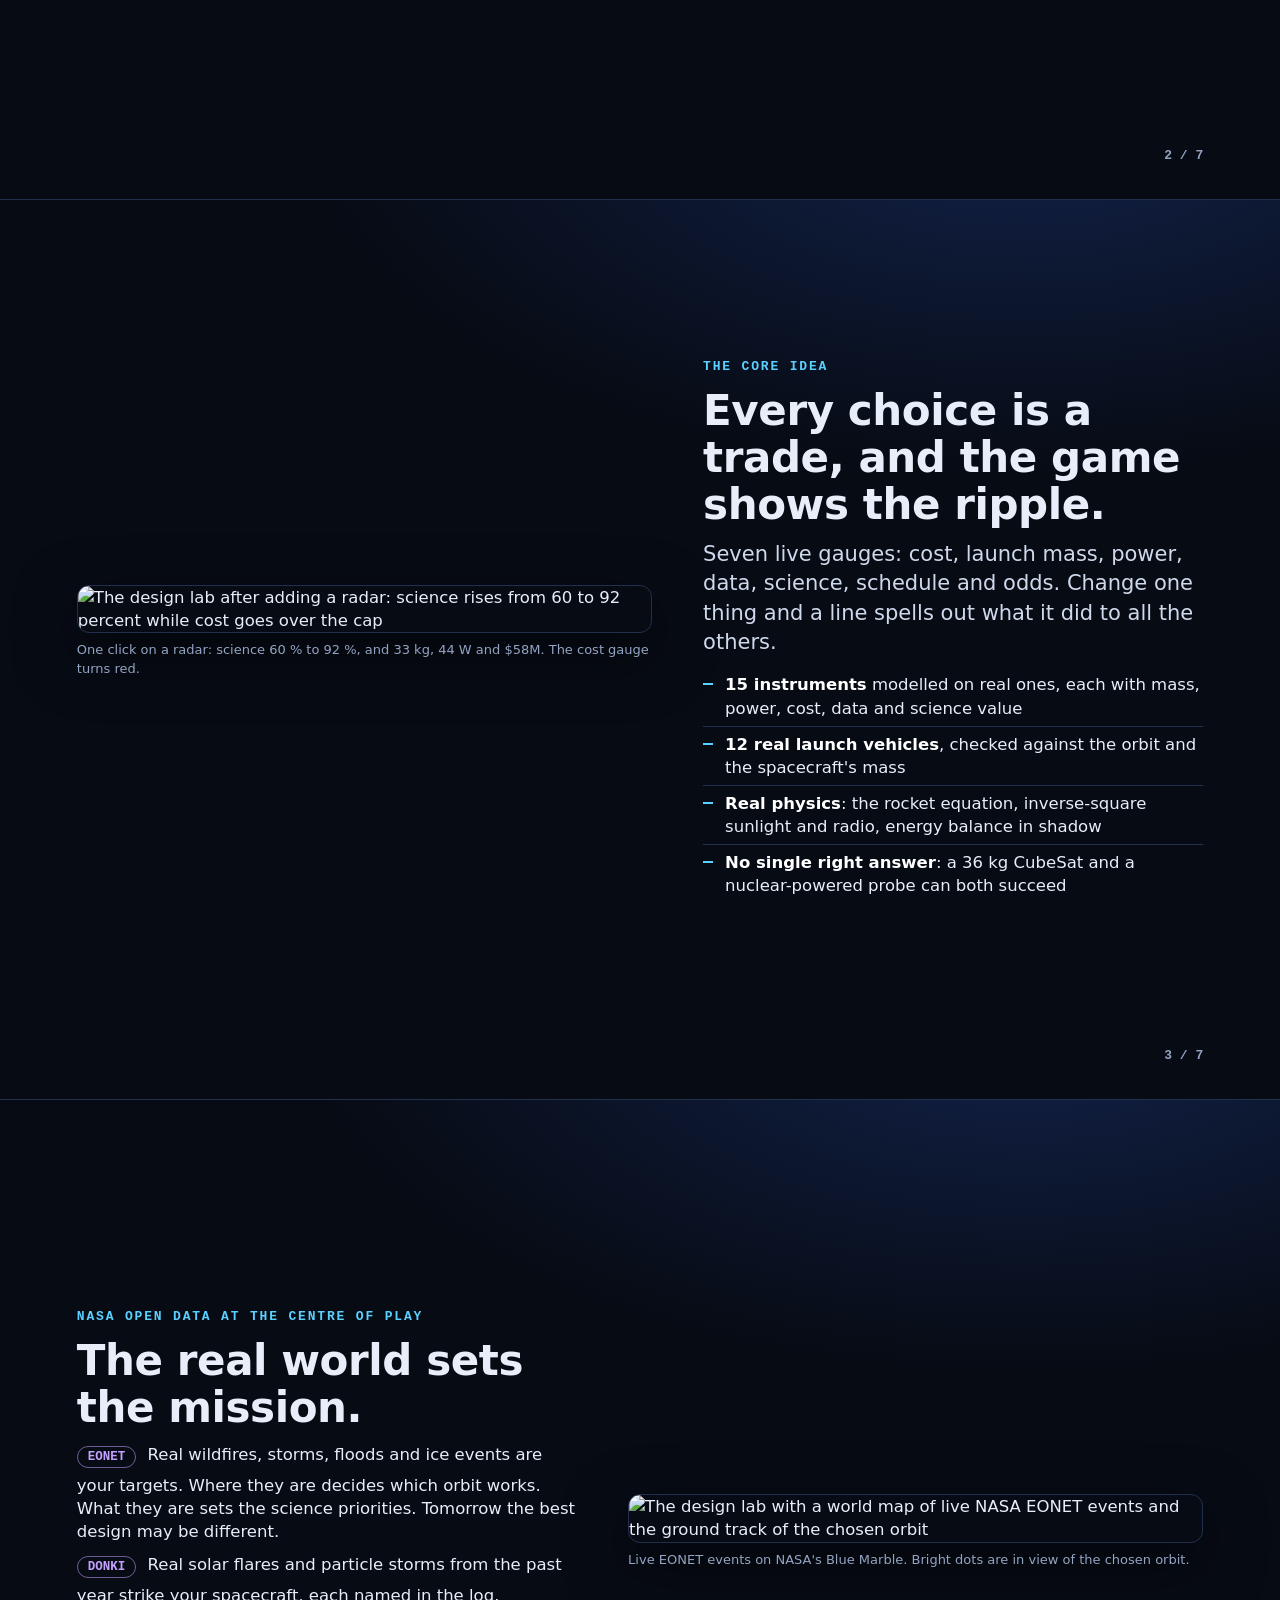
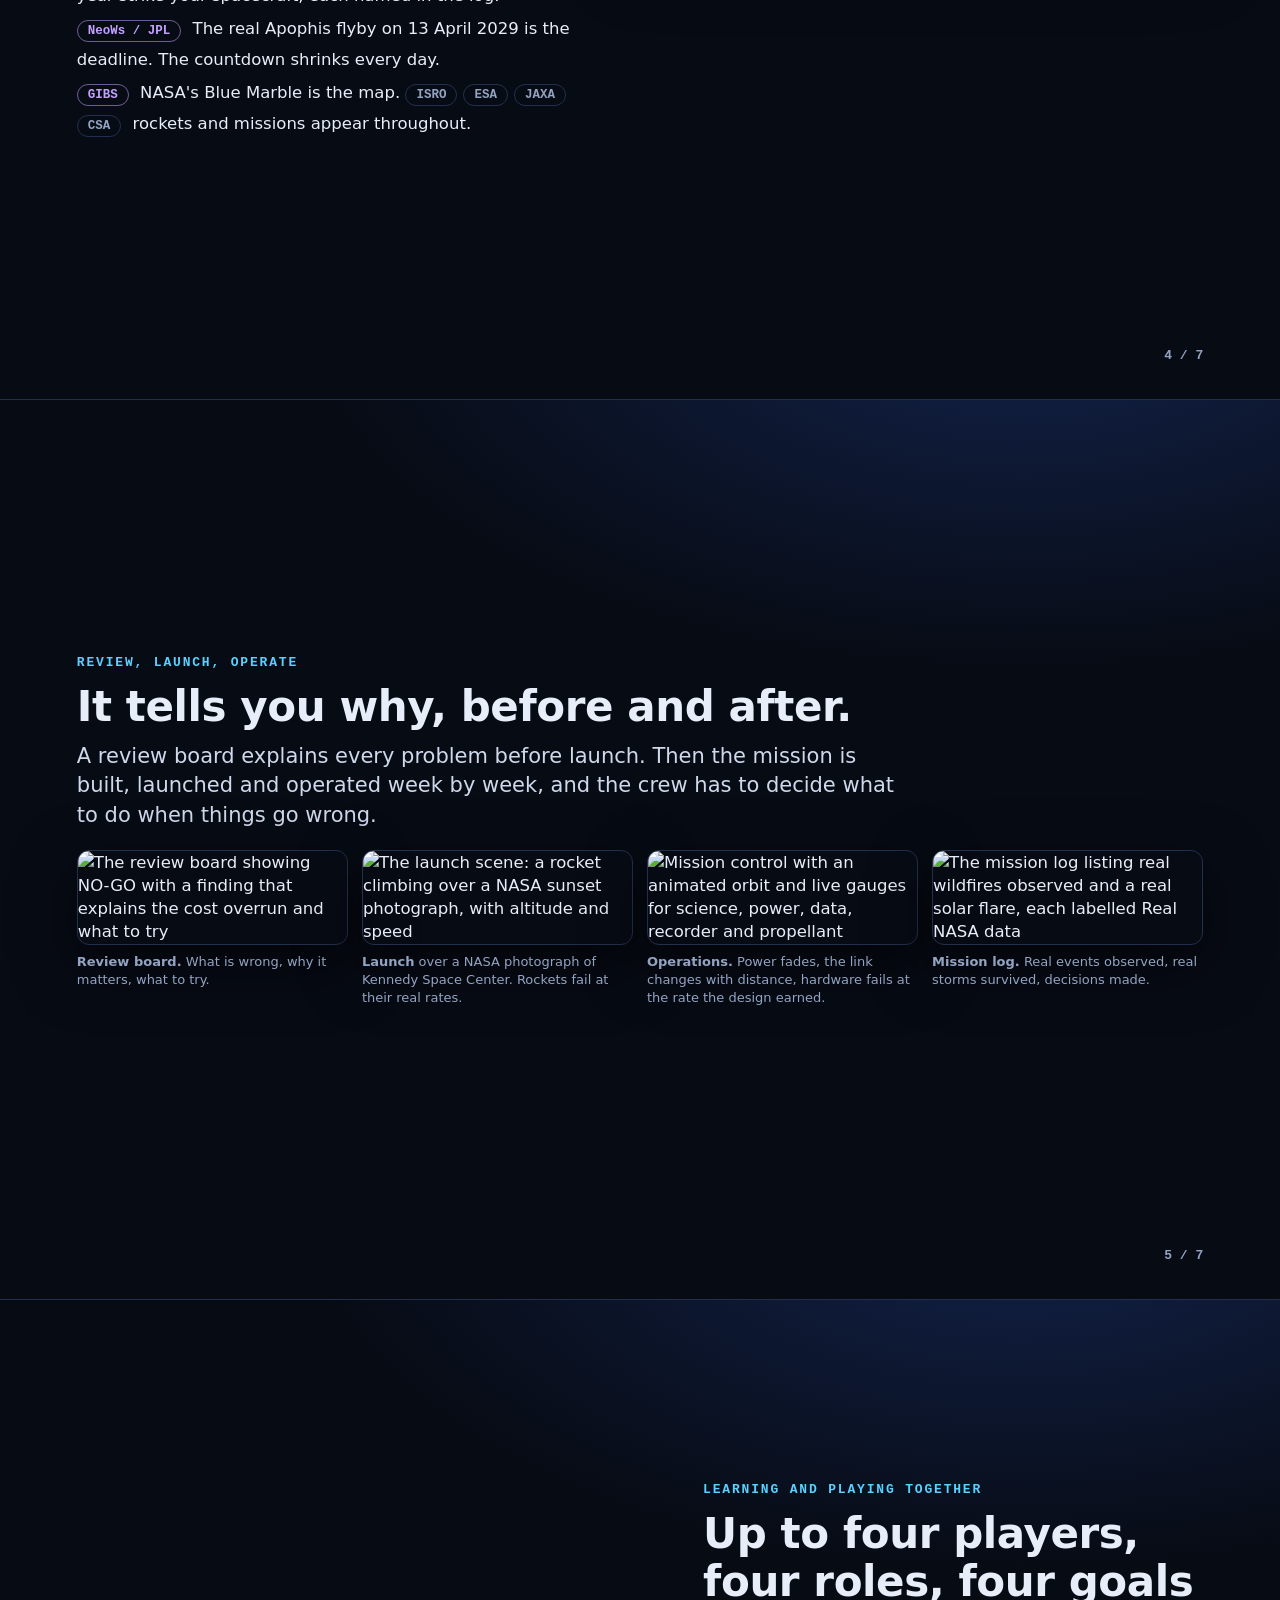
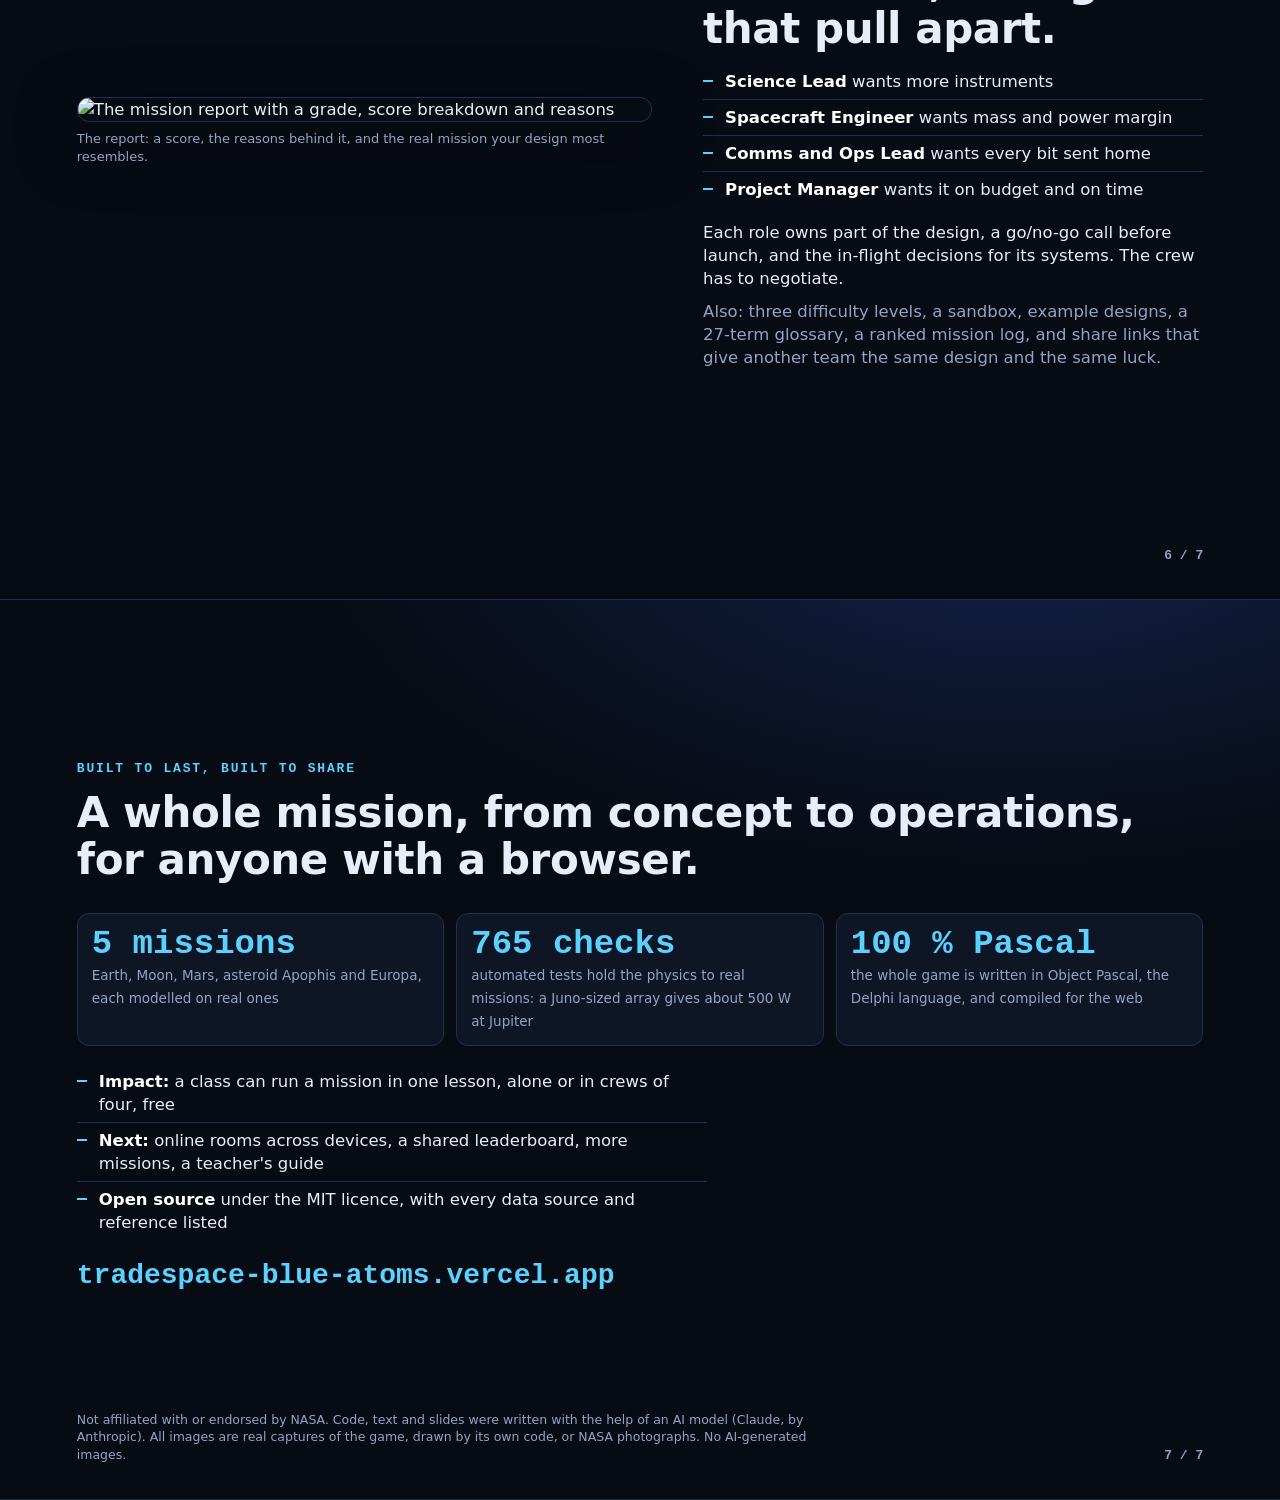
==== commit 49384653: "Example designs now pass review on every difficulty level - The Earth example was $1.7M over the tig" ====
--- a/public/slides/index.html
+++ b/public/slides/index.html
@@ -191,7 +191,7 @@
   <h2>A whole mission, from concept to operations, for anyone with a browser.</h2>
   <div class="stats">
     <div class="stat"><b>5 missions</b><span>Earth, Moon, Mars, asteroid Apophis and Europa, each modelled on real ones</span></div>
-    <div class="stat"><b>750 checks</b><span>automated tests hold the physics to real missions: a Juno-sized array gives about 500 W at Jupiter</span></div>
+    <div class="stat"><b>765 checks</b><span>automated tests hold the physics to real missions: a Juno-sized array gives about 500 W at Jupiter</span></div>
     <div class="stat"><b>100 % Pascal</b><span>the whole game is written in Object Pascal, the Delphi language, and compiled for the web</span></div>
   </div>
   <ul>
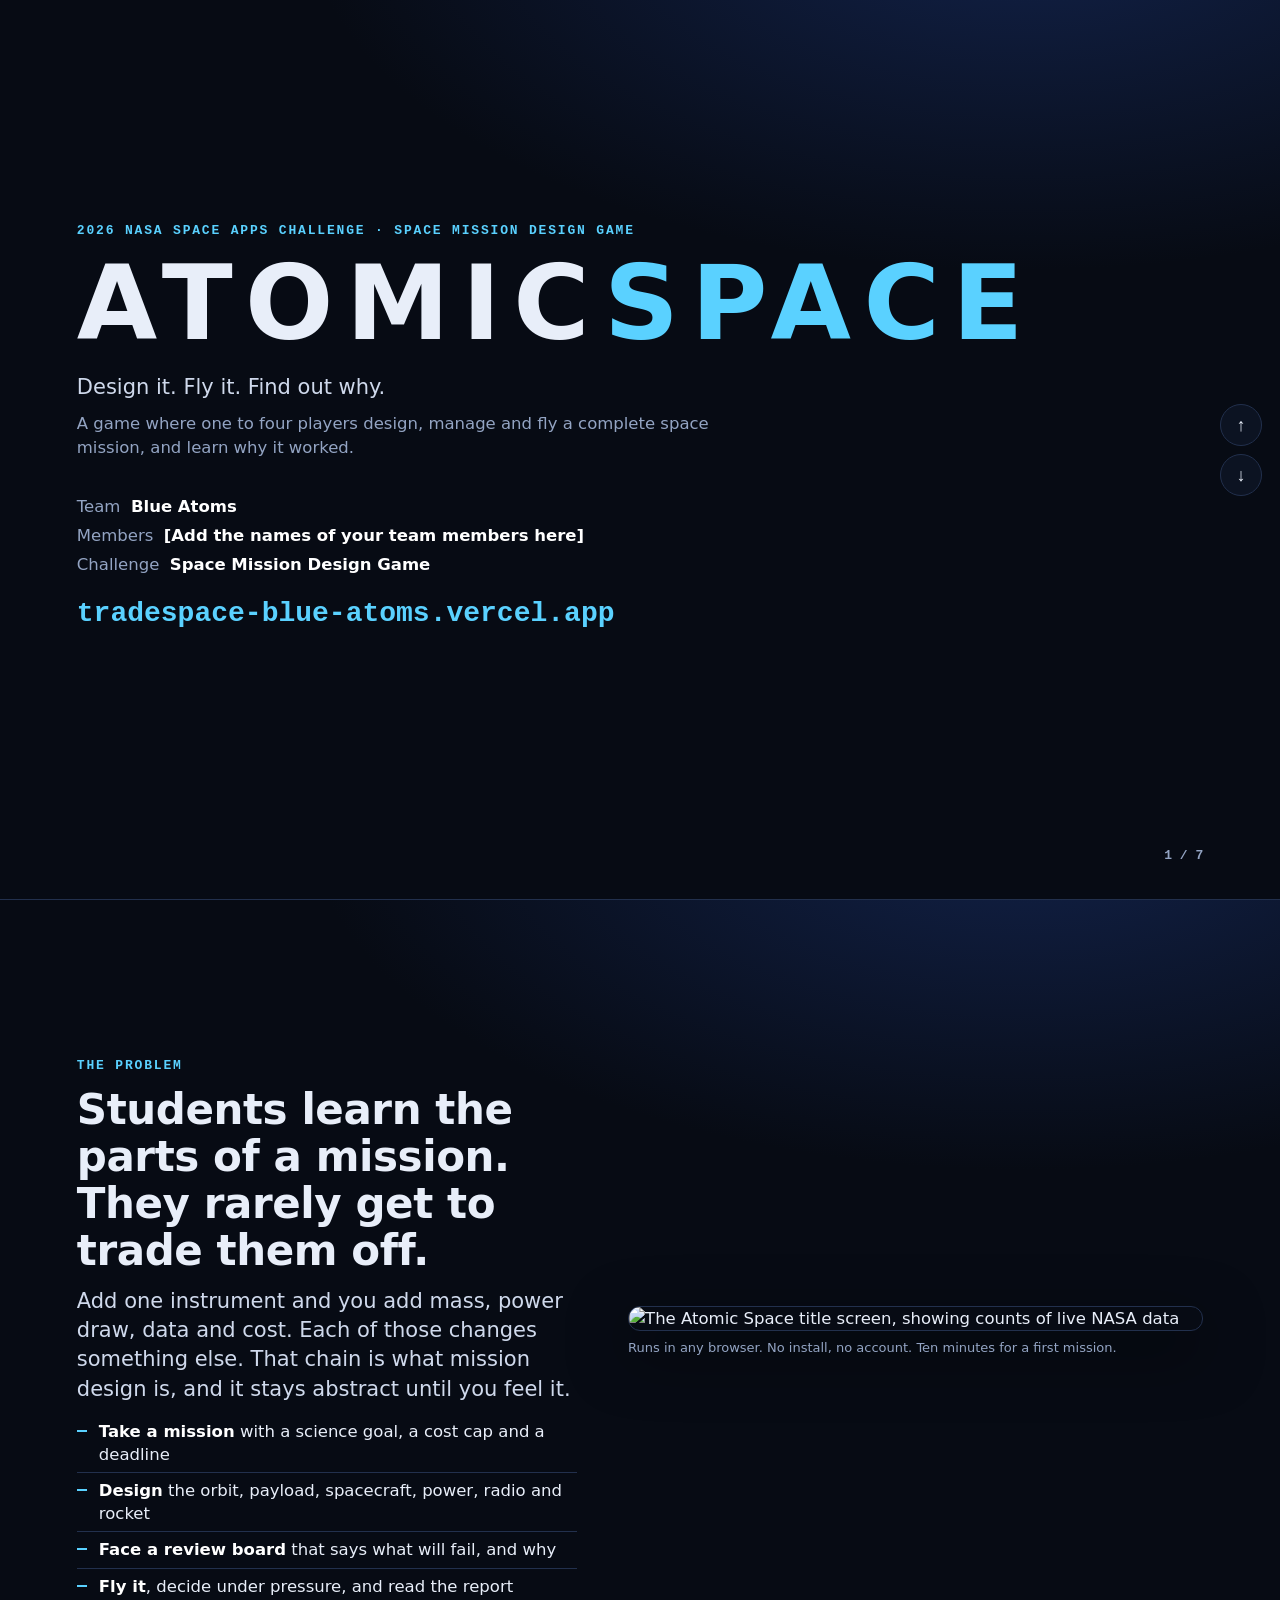
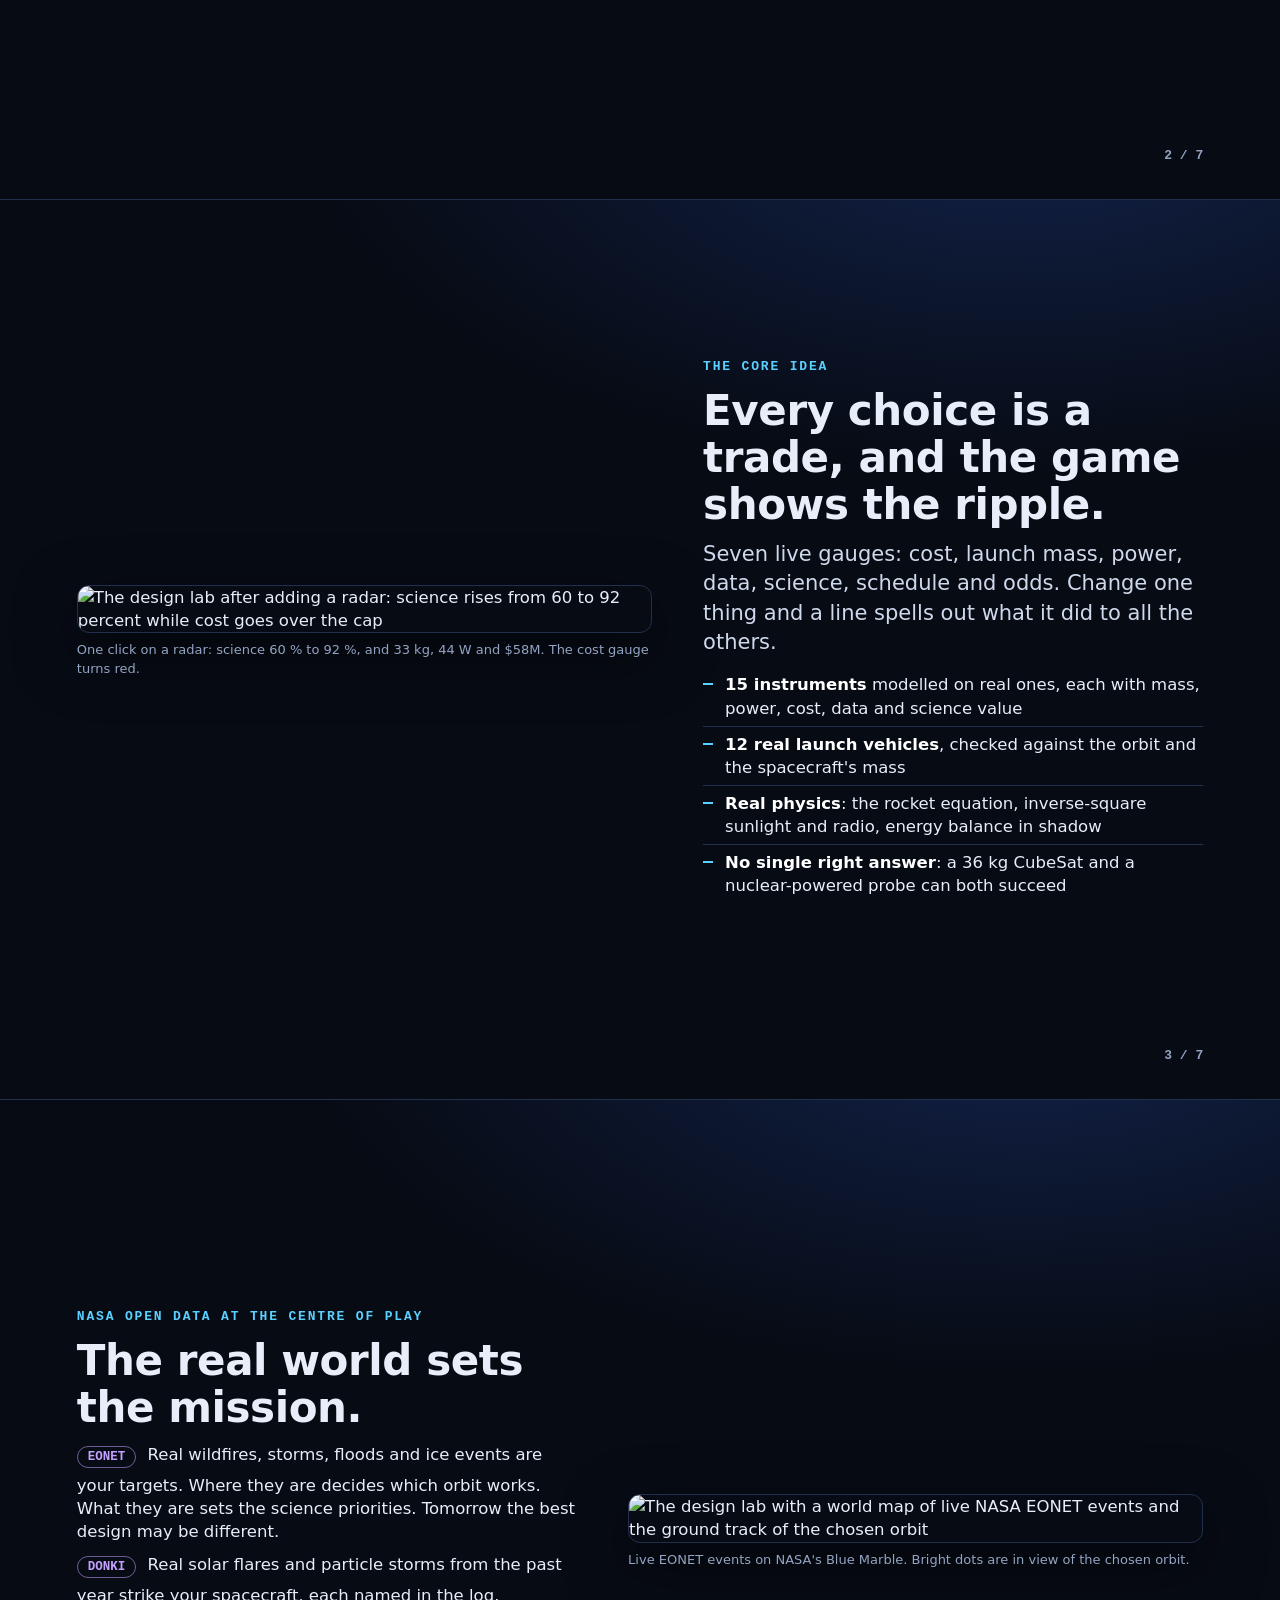
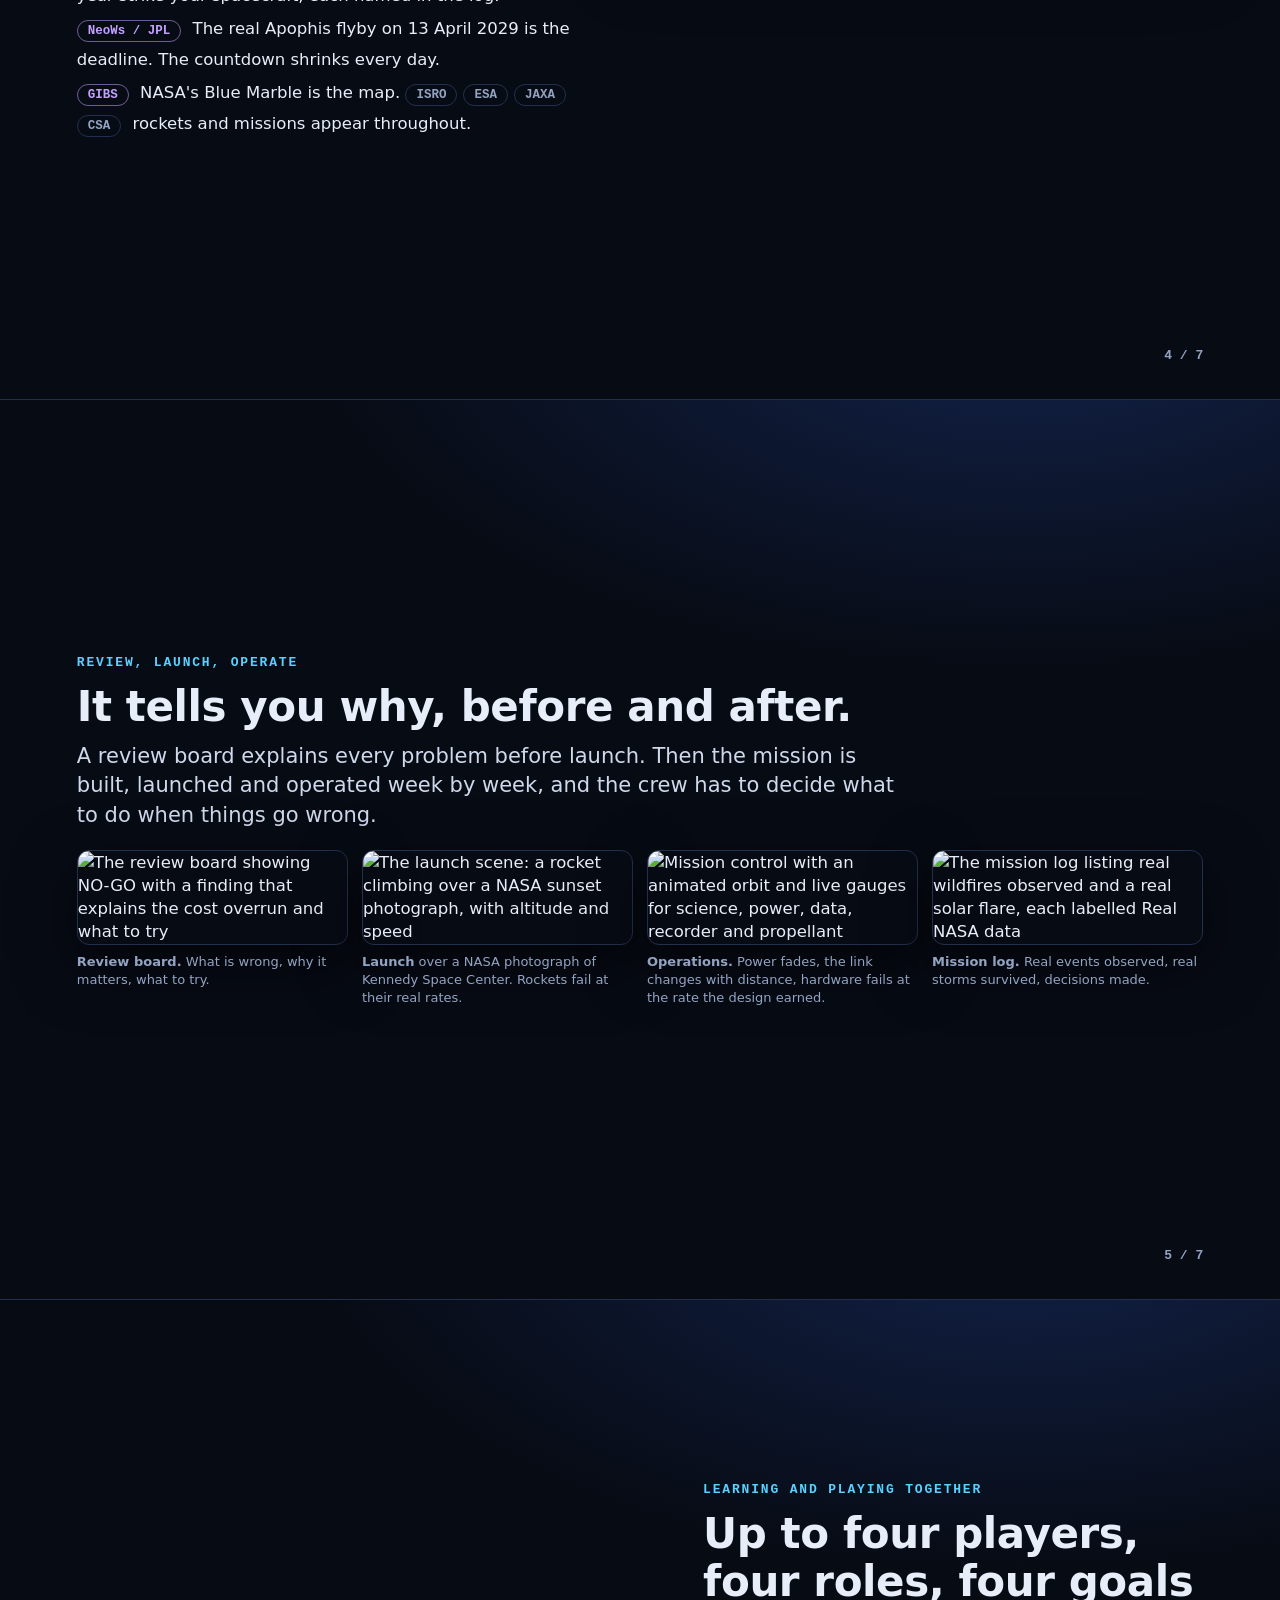
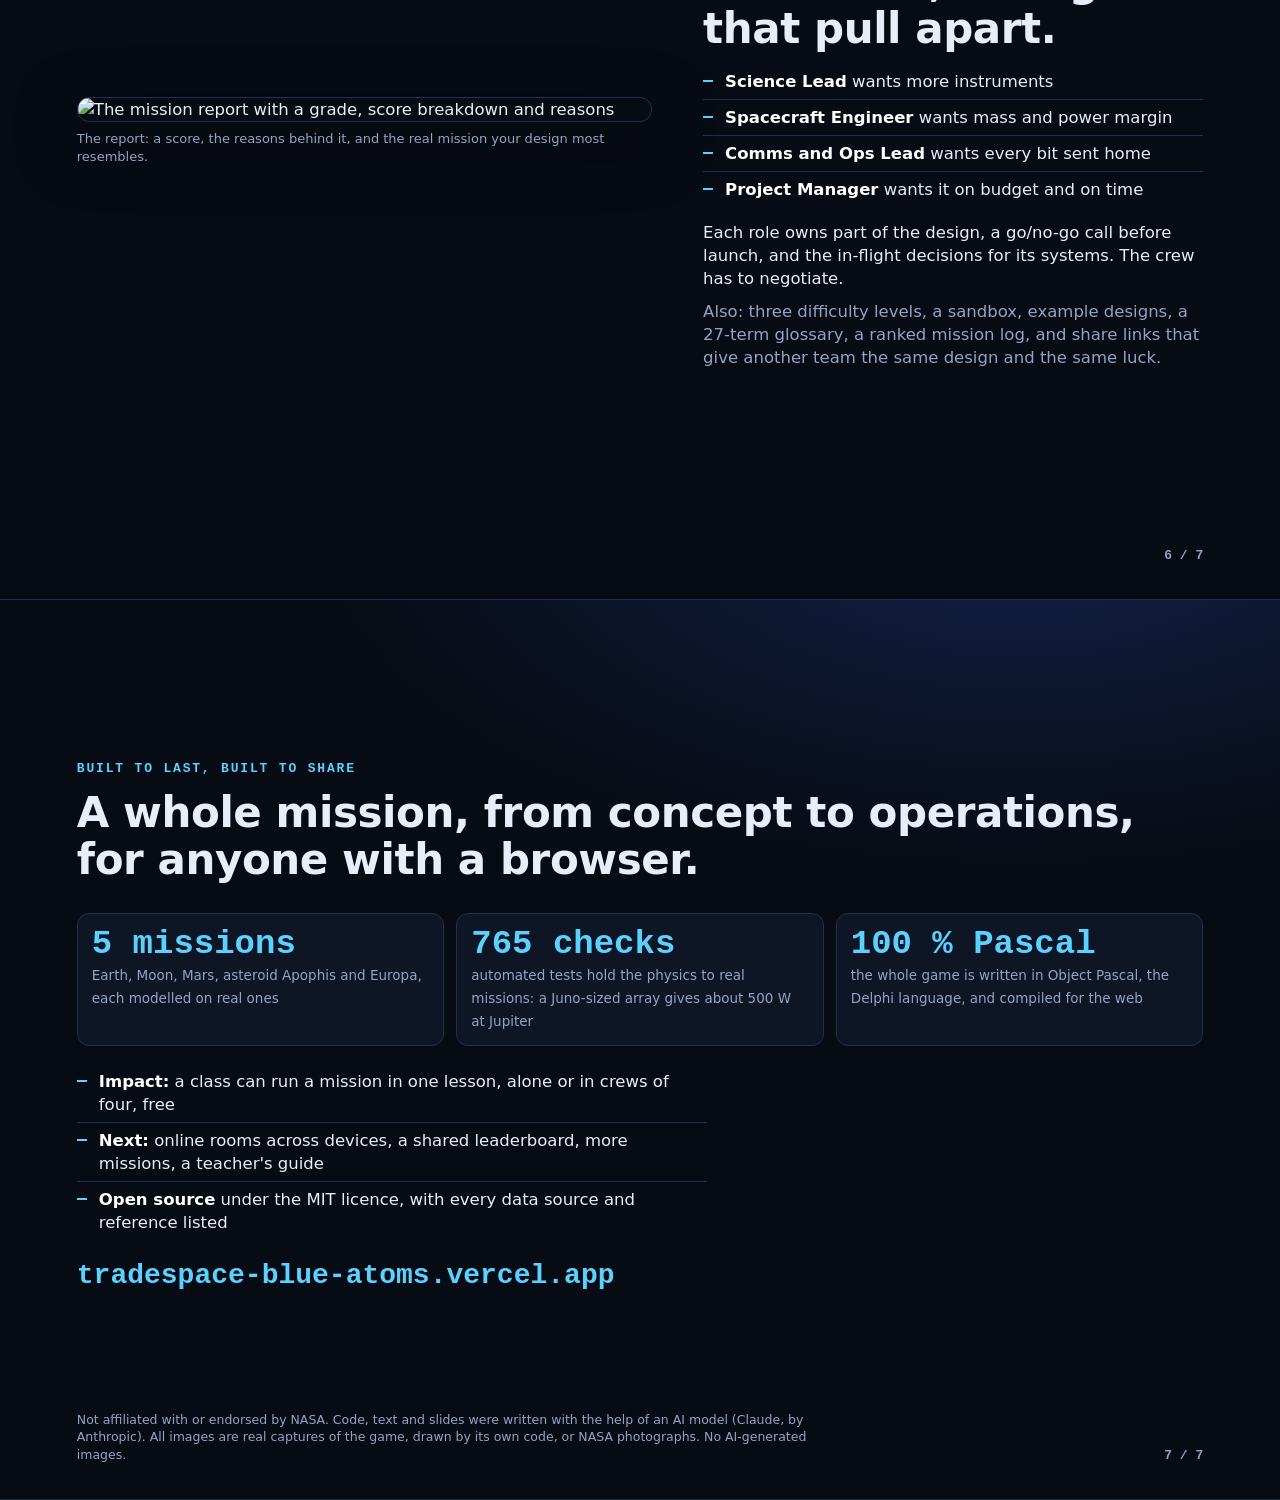
==== commit 36da6e13: "Rename the game to Atomic Space; desktop DPI fixes; team credits - Browser edition: visible name Tra" ====
--- a/public/slides/index.html
+++ b/public/slides/index.html
@@ -3,12 +3,12 @@
 <head>
 <meta charset="utf-8">
 <meta name="viewport" content="width=device-width, initial-scale=1">
-<title>TradeSpace: project demo (7 slides)</title>
-<meta name="description" content="Seven-slide demo of TradeSpace, a space mission design game made for the 2026 NASA Space Apps Challenge.">
+<title>Atomic Space: project demo (7 slides)</title>
+<meta name="description" content="Seven-slide demo of Atomic Space, a space mission design game made for the 2026 NASA Space Apps Challenge.">
 <meta name="ai-assistance" content="These slides were drafted with the help of Claude (Anthropic). The screenshots are real captures of the game. No AI-generated images are used.">
 <link rel="icon" href="/assets/favicon.svg" type="image/svg+xml">
 <style>
-  /* TradeSpace demo deck. Seven slides: scroll, swipe, or use the arrow keys.
+  /* Atomic Space demo deck. Seven slides: scroll, swipe, or use the arrow keys.
      To put your names on slide 1, edit the two lines marked EDIT ME below. */
   :root { --bg:#070b14; --panel:#0e1524; --line:#22304d; --text:#e8eef9; --muted:#93a4c3; --accent:#5ad1ff; --real:#c4a1ff; --warn:#ffb547; --good:#4ade80; }
   * { box-sizing: border-box; }
@@ -71,7 +71,7 @@
 <!-- 1 TITLE -->
 <section class="slide" id="s1">
   <div class="kicker">2026 NASA Space Apps Challenge &middot; Space Mission Design Game</div>
-  <h1>TRADE<span>SPACE</span></h1>
+  <h1>ATOMIC<span>SPACE</span></h1>
   <p class="lead" style="margin-top:18px">Design it. Fly it. Find out why.</p>
   <p class="muted">A game where one to four players design, manage and fly a complete space mission, and learn why it worked.</p>
   <div class="team">
@@ -100,7 +100,7 @@
       </ul>
     </div>
     <figure>
-      <img src="/slides/img/01-title.jpg" alt="The TradeSpace title screen, showing counts of live NASA data">
+      <img src="/slides/img/01-title.jpg" alt="The Atomic Space title screen, showing counts of live NASA data">
       <figcaption>Runs in any browser. No install, no account. Ten minutes for a first mission.</figcaption>
     </figure>
   </div>
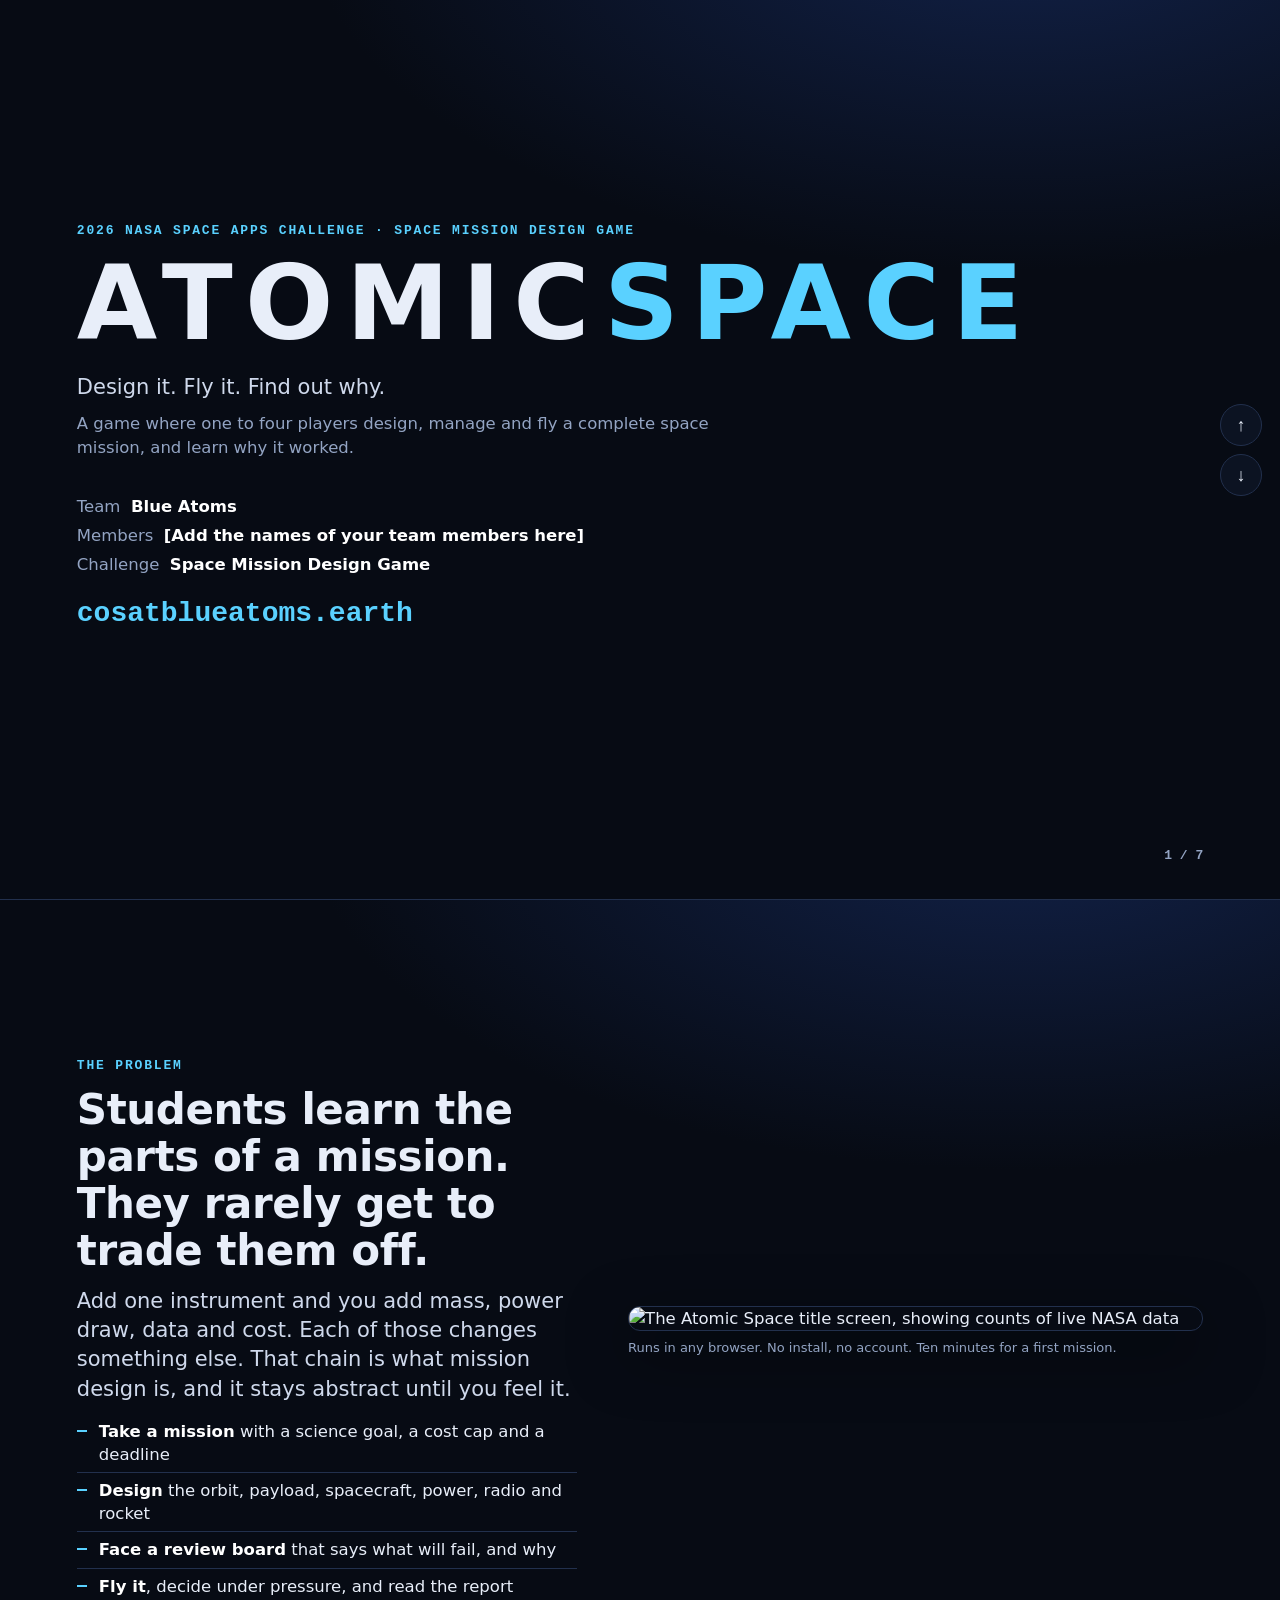
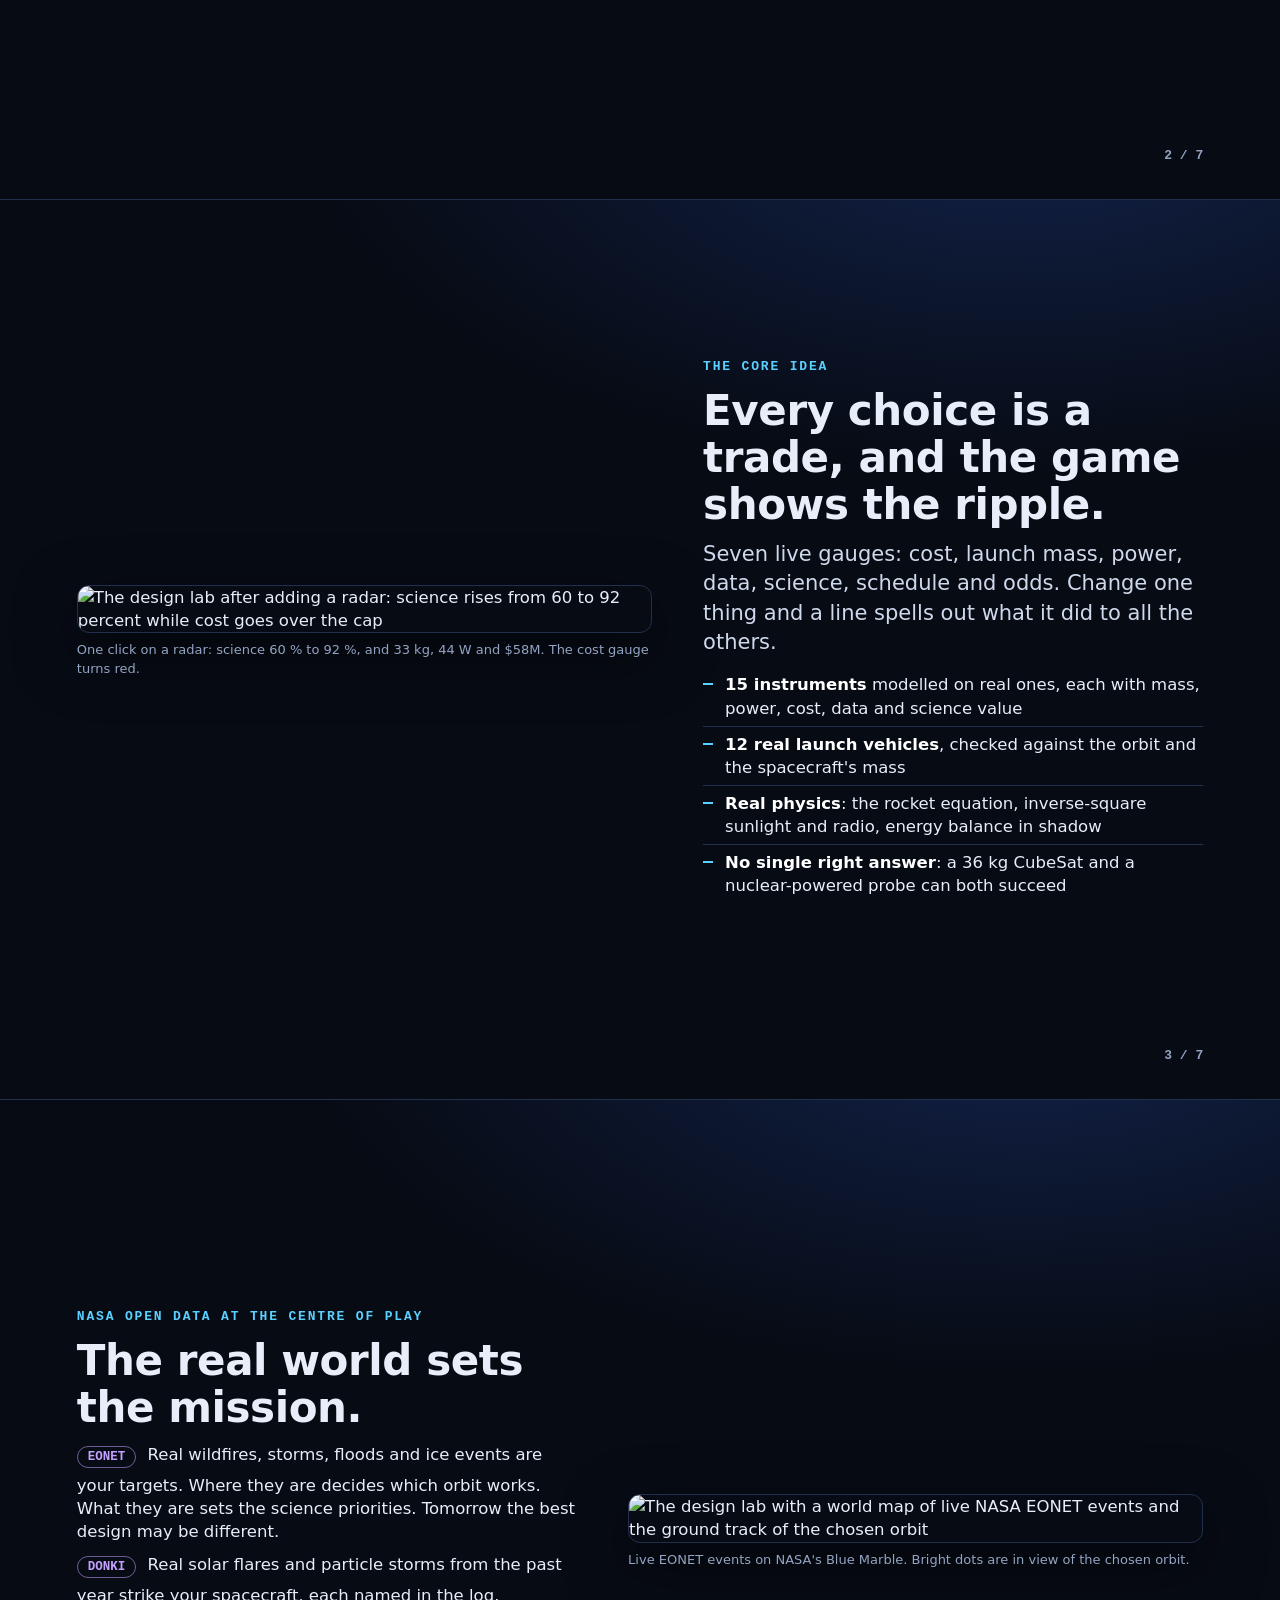
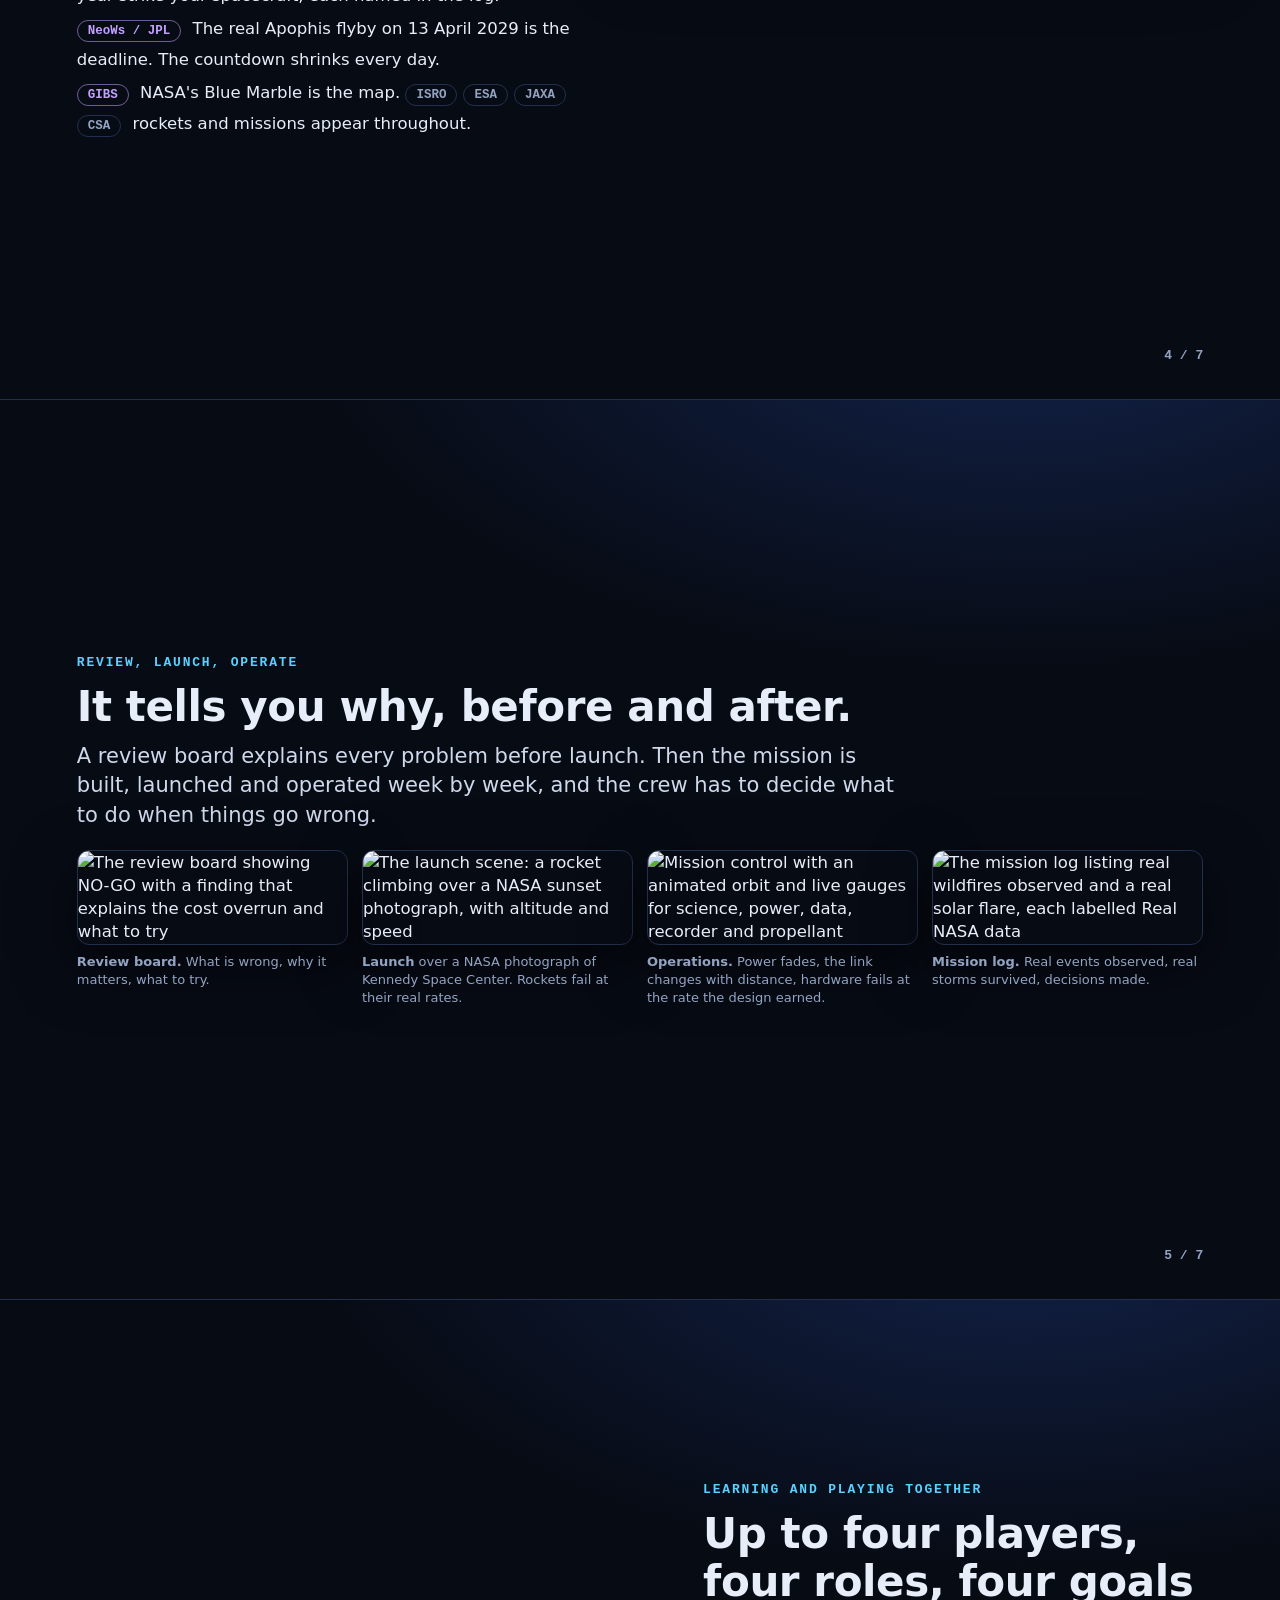
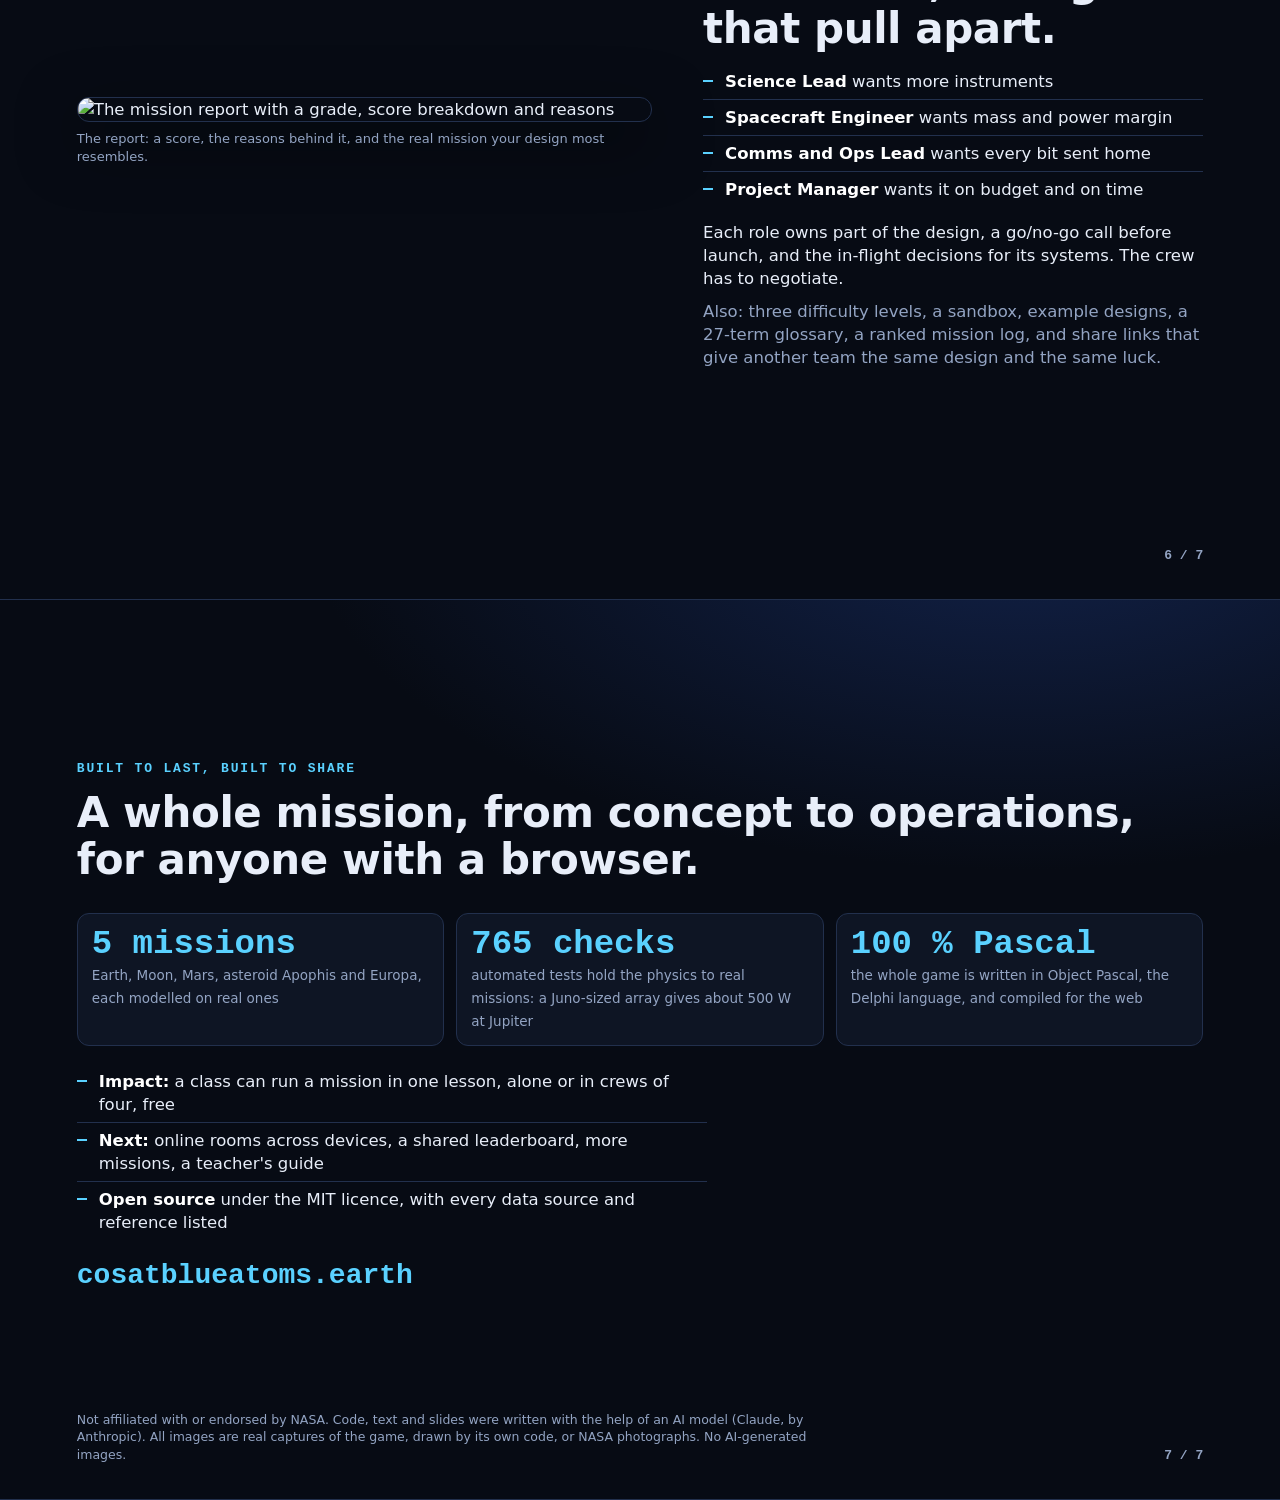
==== commit 54c63013: "Use the new domain, cosatblueatoms.earth Links in the README, submission text, desktop README, web s" ====
--- a/public/slides/index.html
+++ b/public/slides/index.html
@@ -81,7 +81,7 @@
     <div><span class="muted">Members</span> &nbsp;<b>[Add the names of your team members here]</b></div>
     <div><span class="muted">Challenge</span> &nbsp;<b>Space Mission Design Game</b></div>
   </div>
-  <p style="margin-top:22px"><a class="url" href="https://tradespace-blue-atoms.vercel.app">tradespace-blue-atoms.vercel.app</a></p>
+  <p style="margin-top:22px"><a class="url" href="https://cosatblueatoms.earth">cosatblueatoms.earth</a></p>
   <div class="num">1 / 7</div>
 </section>
 
@@ -199,7 +199,7 @@
     <li><b>Next:</b> online rooms across devices, a shared leaderboard, more missions, a teacher's guide</li>
     <li><b>Open source</b> under the MIT licence, with every data source and reference listed</li>
   </ul>
-  <p style="margin-top:20px"><a class="url" href="https://tradespace-blue-atoms.vercel.app">tradespace-blue-atoms.vercel.app</a></p>
+  <p style="margin-top:20px"><a class="url" href="https://cosatblueatoms.earth">cosatblueatoms.earth</a></p>
   <div class="foot">Not affiliated with or endorsed by NASA. Code, text and slides were written with the help of an AI model (Claude, by Anthropic). All images are real captures of the game, drawn by its own code, or NASA photographs. No AI-generated images.</div>
   <div class="num">7 / 7</div>
 </section>
